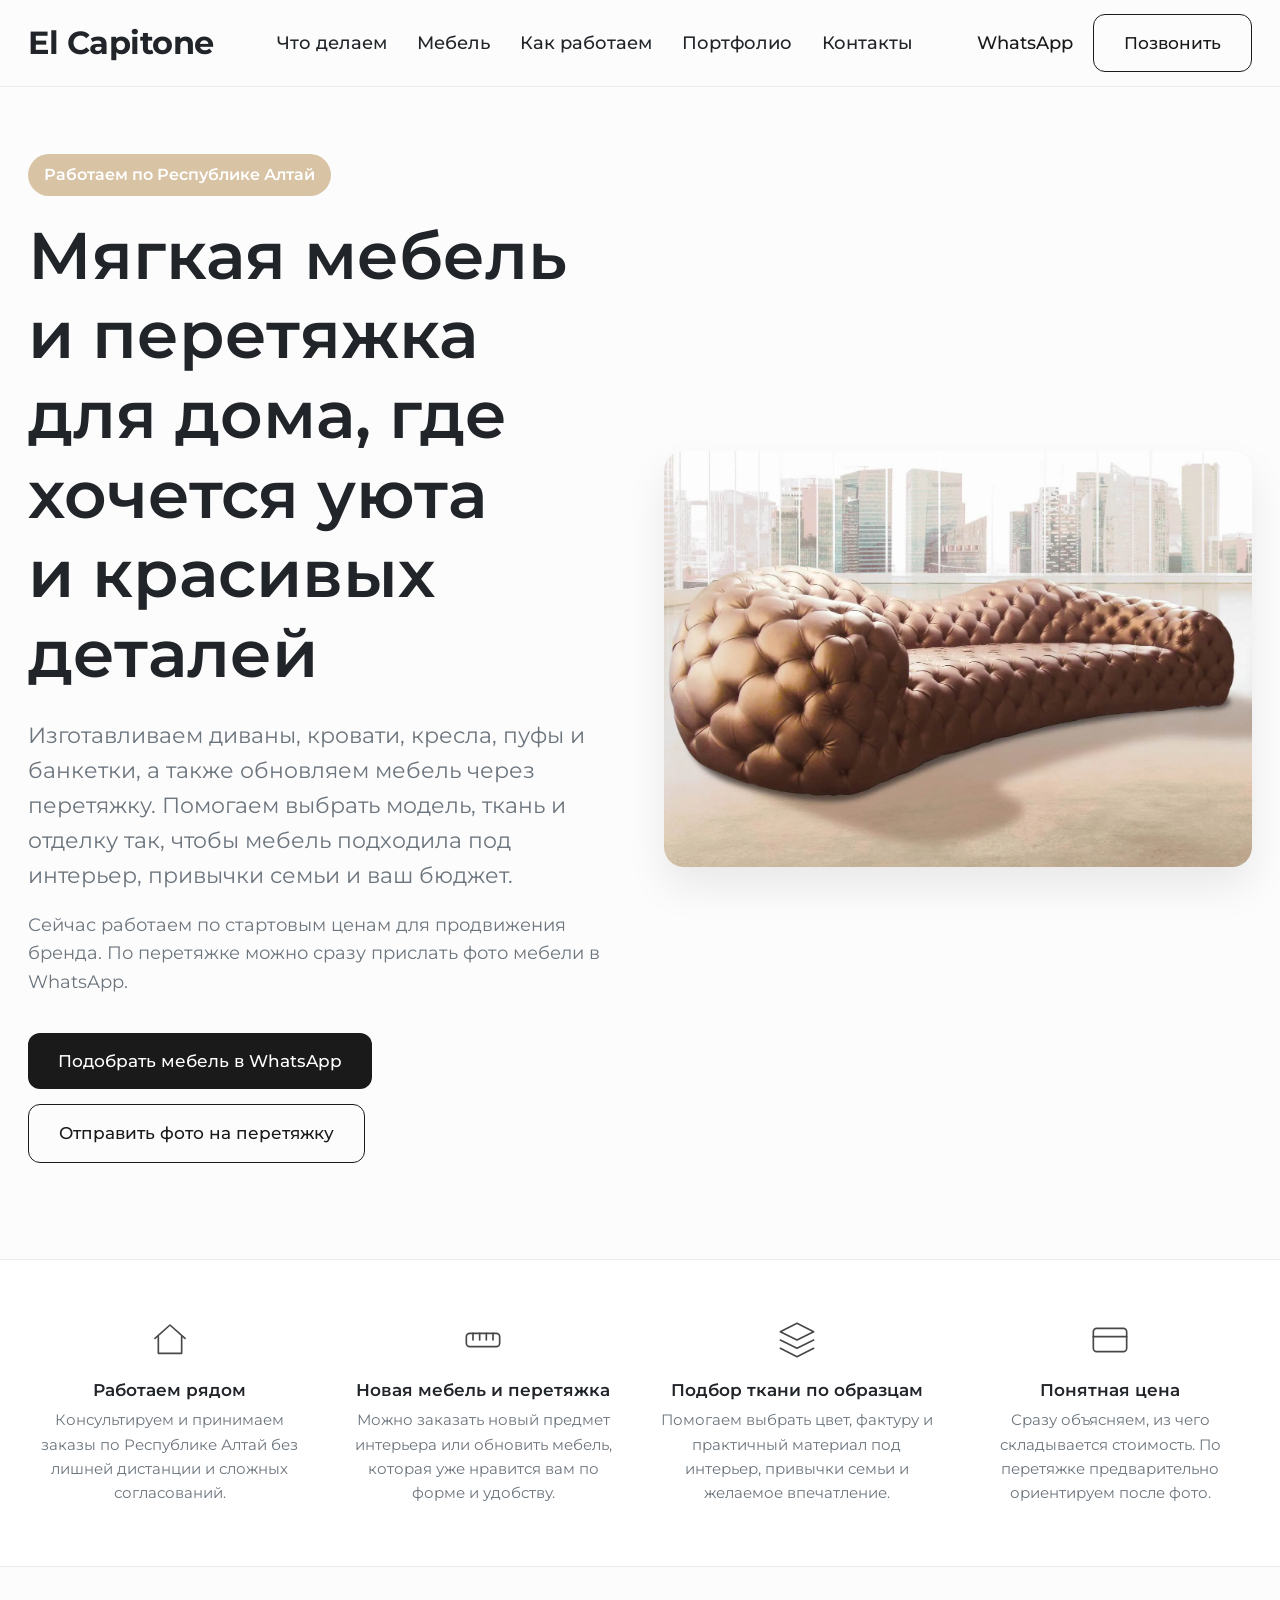
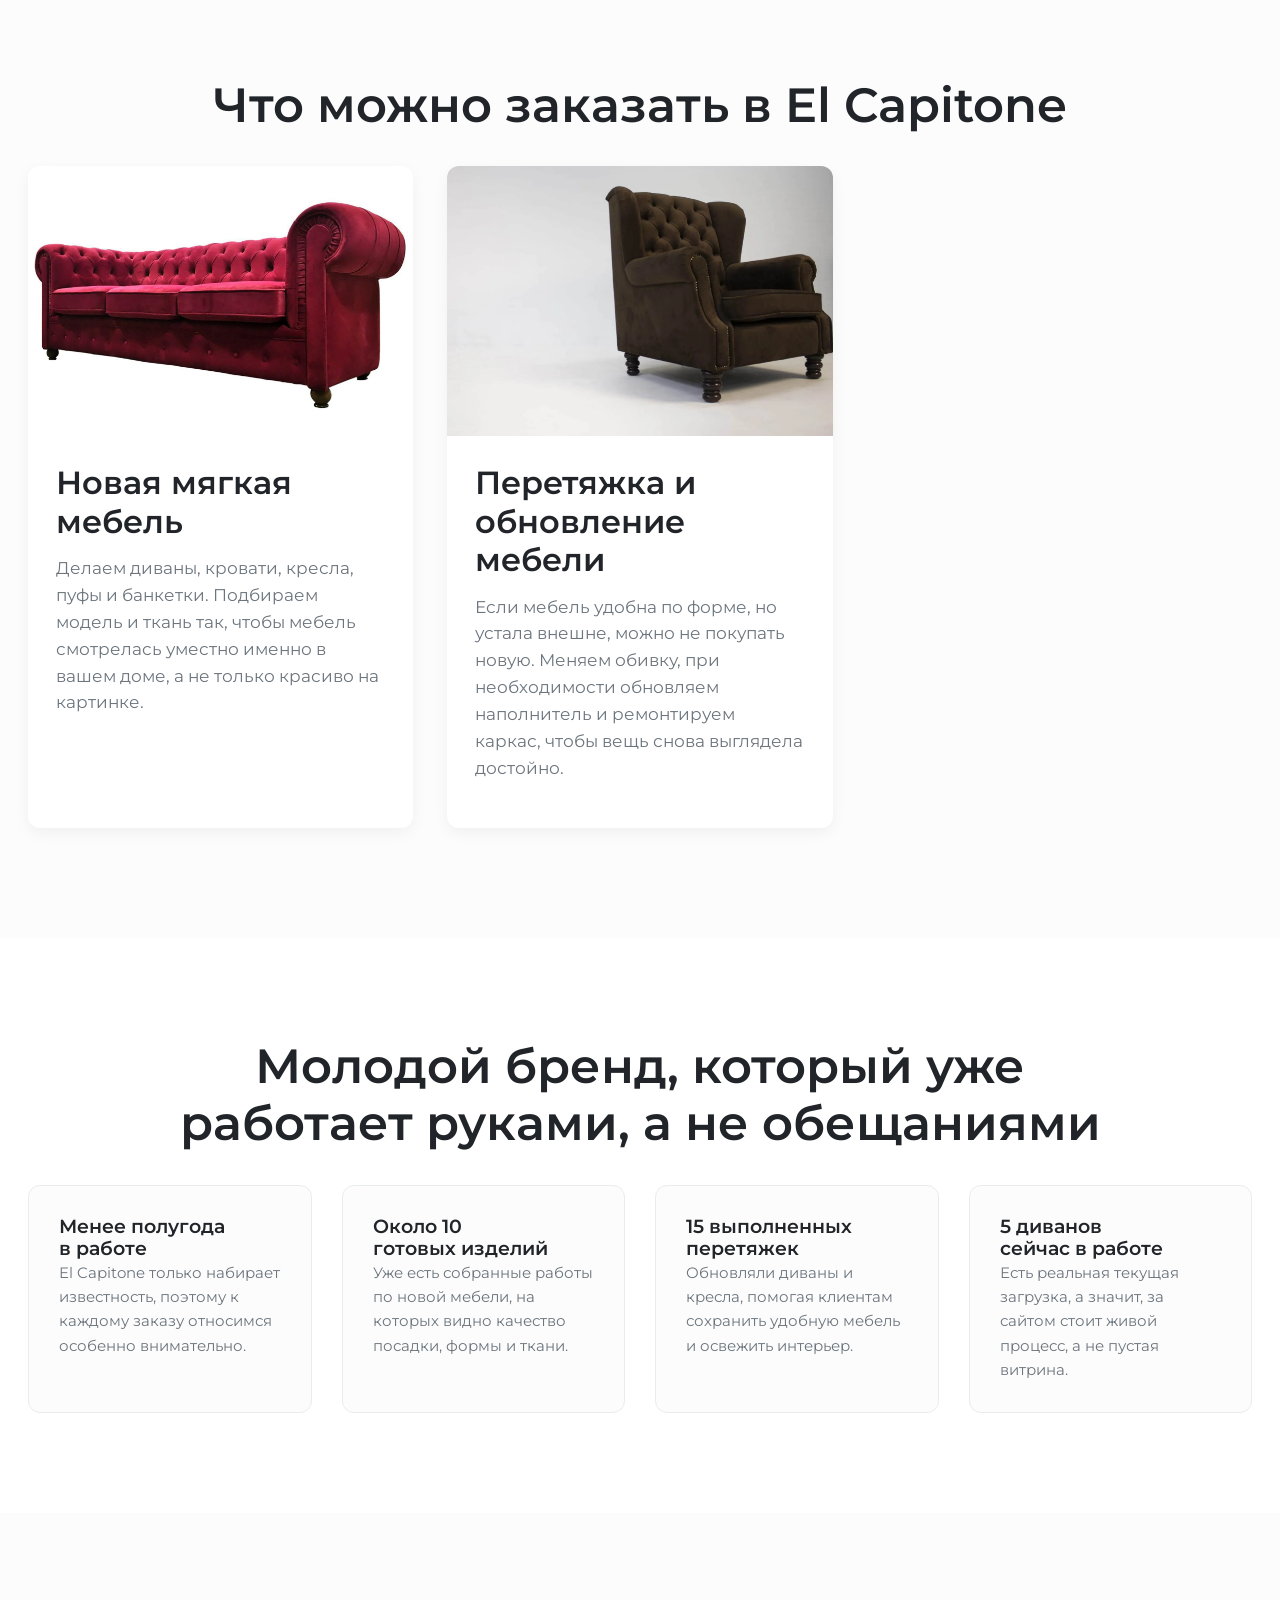
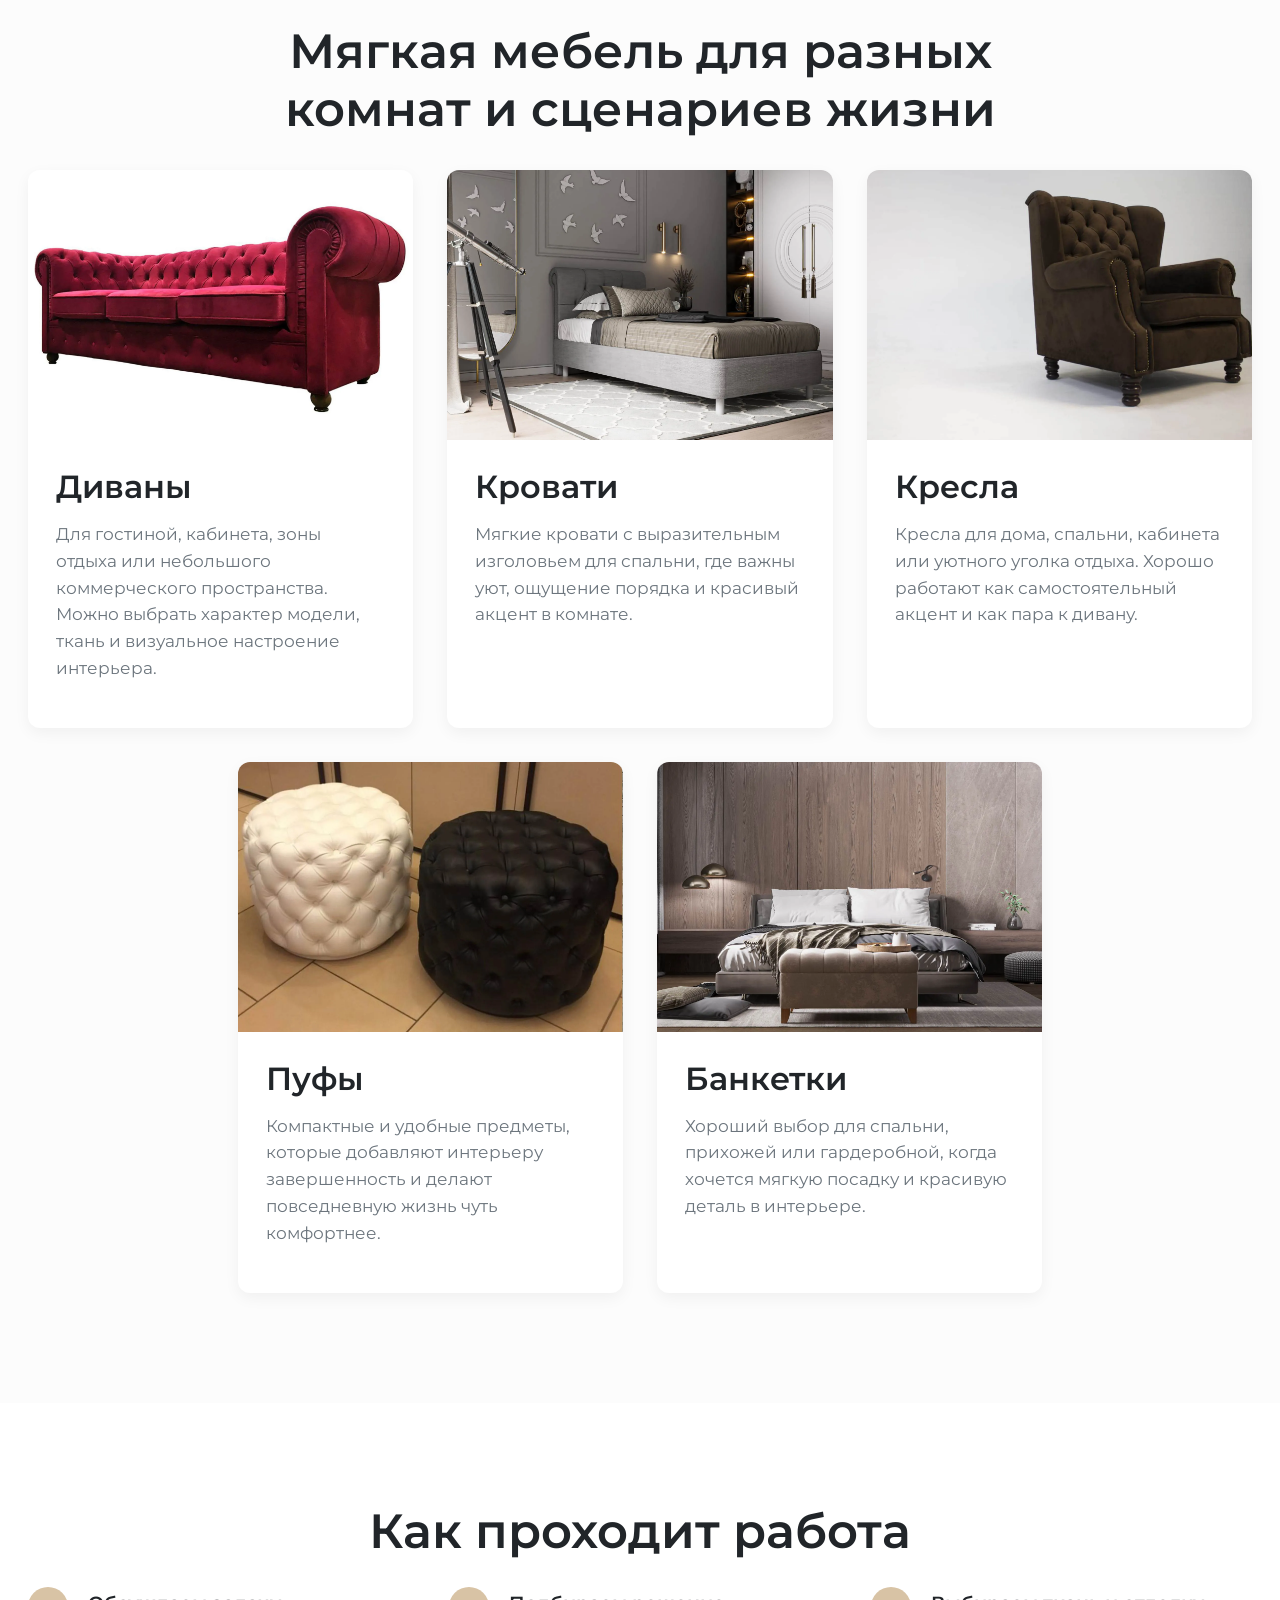
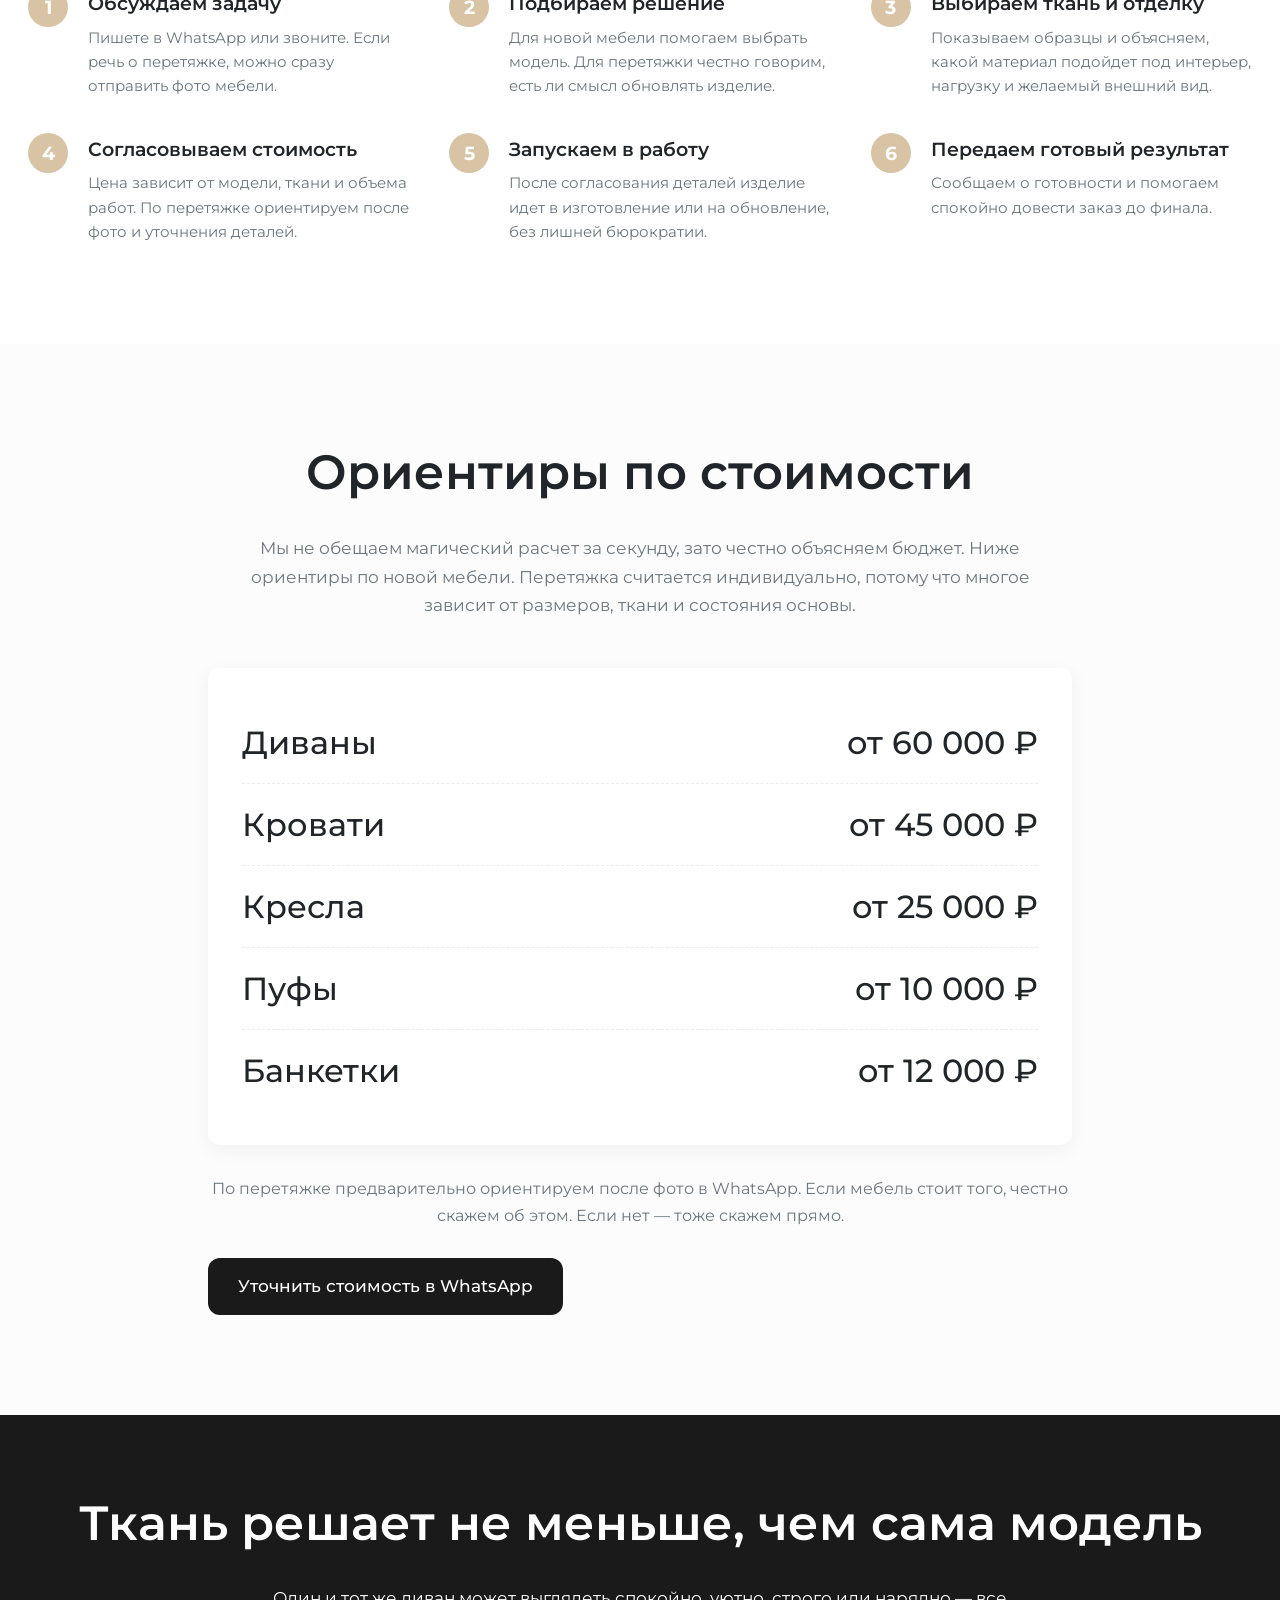
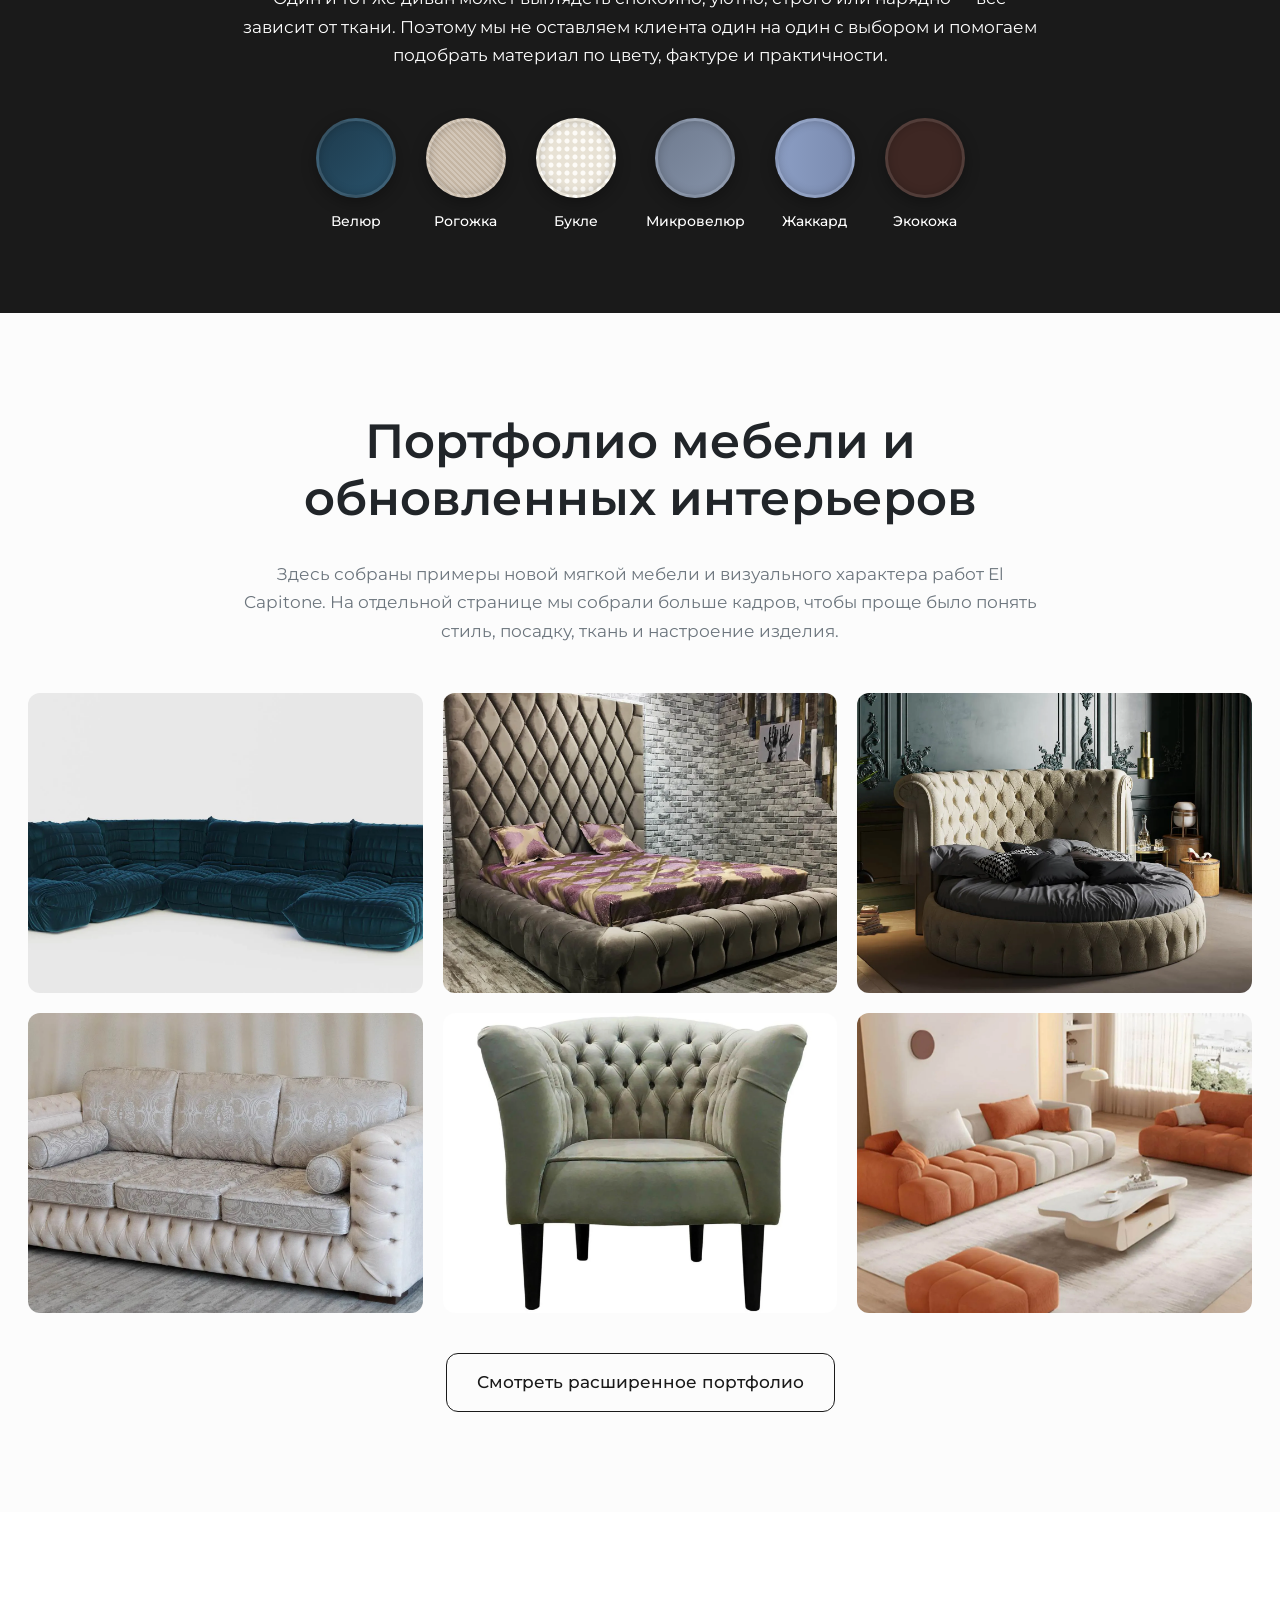
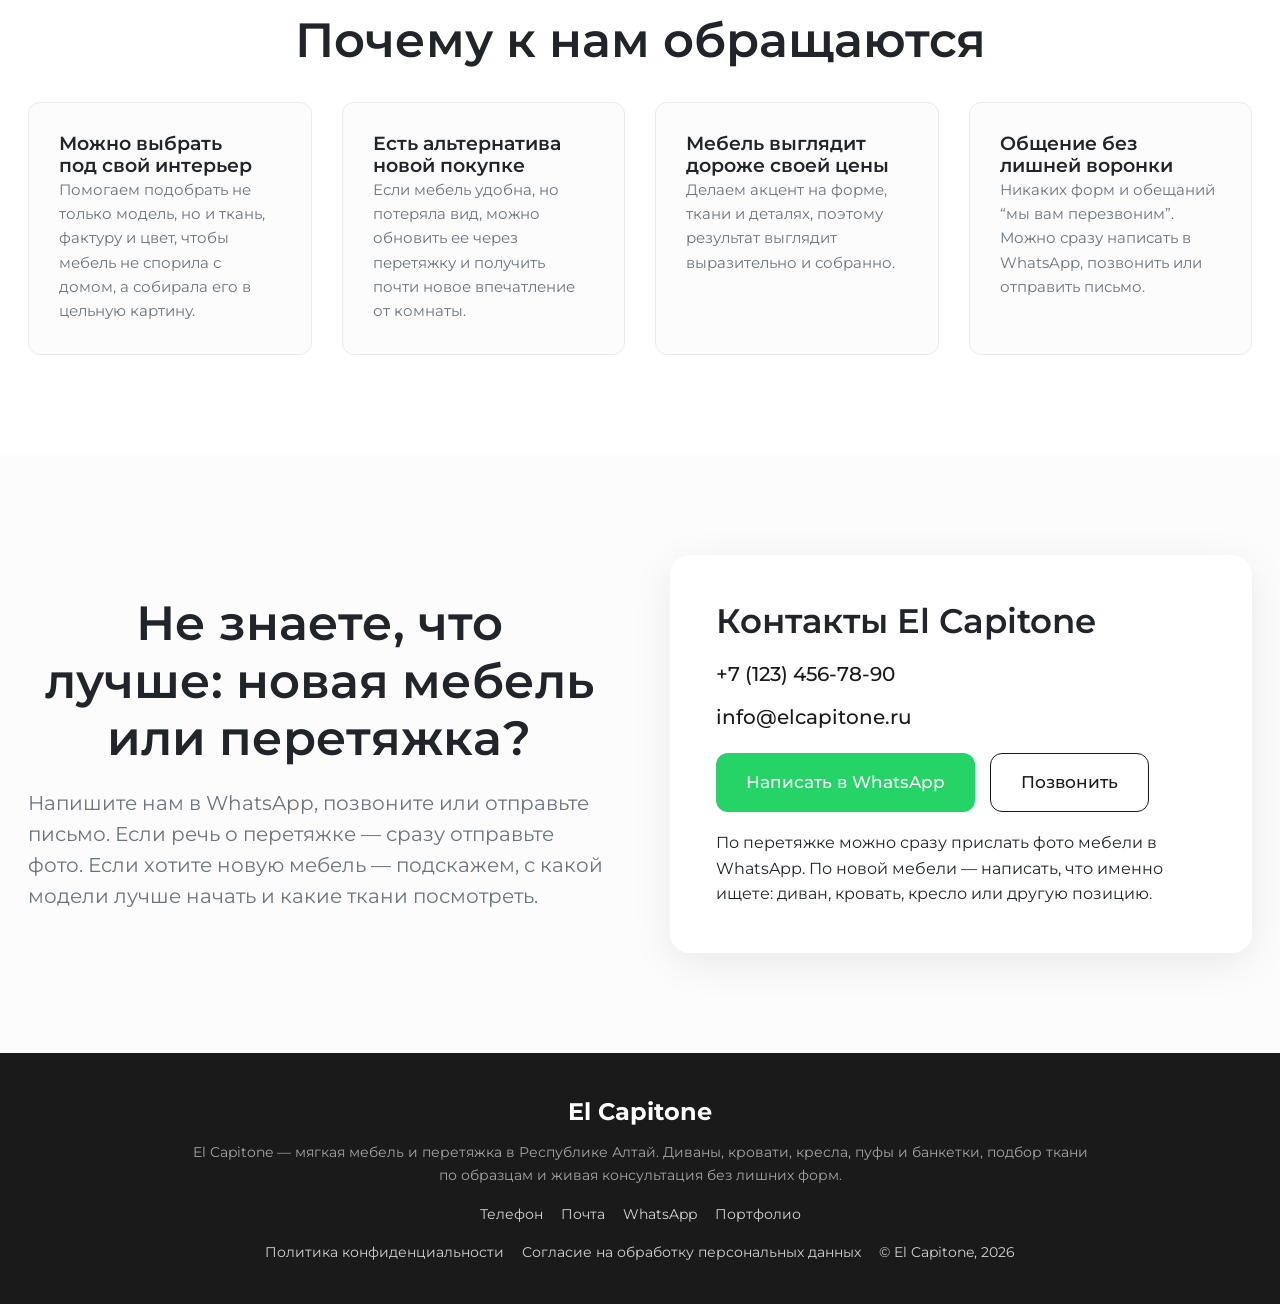
==== index_v3.html @ 92915773 "Add v3 landing and portfolio variants for El Capitone" ====
<!DOCTYPE html>
<html lang="ru">
<head>
    <meta charset="UTF-8">
    <meta name="viewport" content="width=device-width, initial-scale=1.0">
    <title>El Capitone — мягкая мебель и перетяжка в Республике Алтай</title>
    <meta name="description" content="El Capitone изготавливает мягкую мебель и выполняет перетяжку в Республике Алтай. Диваны, кровати, кресла, пуфы, банкетки, подбор ткани и честная консультация в WhatsApp.">
    <link rel="preconnect" href="https://fonts.googleapis.com">
    <link rel="preconnect" href="https://fonts.gstatic.com" crossorigin>
    <link href="https://fonts.googleapis.com/css2?family=Montserrat:wght@300;400;500;600;700&display=swap" rel="stylesheet">
    <link rel="stylesheet" href="css/style_v1.css">
</head>
<body>

    <header class="header">
        <div class="container header__inner">
            <div class="header__logo">El Capitone</div>
            <nav class="header__nav">
                <a href="#services">Что делаем</a>
                <a href="#catalog">Мебель</a>
                <a href="#process">Как работаем</a>
                <a href="portfolio_v3.html">Портфолио</a>
                <a href="#contacts">Контакты</a>
            </nav>
            <div class="header__actions">
                <a href="https://wa.me/1234567890?text=%D0%97%D0%B4%D1%80%D0%B0%D0%B2%D1%81%D1%82%D0%B2%D1%83%D0%B9%D1%82%D0%B5%21%20%D0%A5%D0%BE%D1%87%D1%83%20%D0%BF%D0%BE%D0%B4%D0%BE%D0%B1%D1%80%D0%B0%D1%82%D1%8C%20%D0%BC%D1%8F%D0%B3%D0%BA%D1%83%D1%8E%20%D0%BC%D0%B5%D0%B1%D0%B5%D0%BB%D1%8C." class="btn-text">WhatsApp</a>
                <a href="tel:+71234567890" class="btn btn-outline">Позвонить</a>
            </div>
            <button class="menu-toggle" aria-label="Открыть меню">
                <span></span><span></span><span></span>
            </button>
        </div>
    </header>

    <section class="hero">
        <div class="container hero__inner">
            <div class="hero__content">
                <div class="hero__badge">Работаем по Республике Алтай</div>
                <h1 class="hero__title">Мягкая мебель и перетяжка для дома, где хочется уюта и красивых деталей</h1>
                <p class="hero__subtitle">Изготавливаем диваны, кровати, кресла, пуфы и банкетки, а также обновляем мебель через перетяжку. Помогаем выбрать модель, ткань и отделку так, чтобы мебель подходила под интерьер, привычки семьи и ваш бюджет.</p>
                <p class="hero__note">Сейчас работаем по стартовым ценам для продвижения бренда. По перетяжке можно сразу прислать фото мебели в WhatsApp.</p>
                <div class="hero__buttons">
                    <a href="https://wa.me/1234567890?text=%D0%97%D0%B4%D1%80%D0%B0%D0%B2%D1%81%D1%82%D0%B2%D1%83%D0%B9%D1%82%D0%B5%21%20%D0%A5%D0%BE%D1%87%D1%83%20%D0%BF%D0%BE%D0%B4%D0%BE%D0%B1%D1%80%D0%B0%D1%82%D1%8C%20%D0%BC%D1%8F%D0%B3%D0%BA%D1%83%D1%8E%20%D0%BC%D0%B5%D0%B1%D0%B5%D0%BB%D1%8C.%20%D0%9D%D1%83%D0%B6%D0%BD%D0%B0%20%D0%BA%D0%BE%D0%BD%D1%81%D1%83%D0%BB%D1%8C%D1%82%D0%B0%D1%86%D0%B8%D1%8F%20%D0%BF%D0%BE%20%D0%BC%D0%BE%D0%B4%D0%B5%D0%BB%D0%B8%20%D0%B8%20%D1%82%D0%BA%D0%B0%D0%BD%D0%B8." class="btn btn-primary">Подобрать мебель в WhatsApp</a>
                    <a href="https://wa.me/1234567890?text=%D0%97%D0%B4%D1%80%D0%B0%D0%B2%D1%81%D1%82%D0%B2%D1%83%D0%B9%D1%82%D0%B5%21%20%D0%A5%D0%BE%D1%87%D1%83%20%D1%83%D0%B7%D0%BD%D0%B0%D1%82%D1%8C%20%D0%BF%D0%BE%20%D0%BF%D0%B5%D1%80%D0%B5%D1%82%D1%8F%D0%B6%D0%BA%D0%B5%20%D0%BC%D0%B5%D0%B1%D0%B5%D0%BB%D0%B8.%20%D0%9E%D1%82%D0%BF%D1%80%D0%B0%D0%B2%D0%BB%D1%8F%D1%8E%20%D1%84%D0%BE%D1%82%D0%BE." class="btn btn-outline">Отправить фото на перетяжку</a>
                </div>
            </div>
            <div class="hero__visual">
                <img src="images/hero-bg.webp" alt="Мягкая мебель El Capitone в светлом интерьере" fetchpriority="high">
            </div>
        </div>
    </section>

    <section class="trust">
        <div class="container trust__inner">
            <div class="trust__item">
                <div class="trust__icon">
                    <svg xmlns="http://www.w3.org/2000/svg" width="40" height="40" viewBox="0 0 24 24" fill="none" stroke="currentColor" stroke-width="1" stroke-linecap="round" stroke-linejoin="round"><path d="M3 11l9-8 9 8"/><path d="M5 10v10h14V10"/></svg>
                </div>
                <h3>Работаем рядом</h3>
                <p>Консультируем и принимаем заказы по Республике Алтай без лишней дистанции и сложных согласований.</p>
            </div>
            <div class="trust__item">
                <div class="trust__icon">
                    <svg xmlns="http://www.w3.org/2000/svg" width="40" height="40" viewBox="0 0 24 24" fill="none" stroke="currentColor" stroke-width="1" stroke-linecap="round" stroke-linejoin="round"><rect width="20" height="8" x="2" y="8" rx="2"/><path d="M6 8v4"/><path d="M10 8v4"/><path d="M14 8v4"/><path d="M18 8v4"/></svg>
                </div>
                <h3>Новая мебель и перетяжка</h3>
                <p>Можно заказать новый предмет интерьера или обновить мебель, которая уже нравится вам по форме и удобству.</p>
            </div>
            <div class="trust__item">
                <div class="trust__icon">
                    <svg xmlns="http://www.w3.org/2000/svg" width="40" height="40" viewBox="0 0 24 24" fill="none" stroke="currentColor" stroke-width="1" stroke-linecap="round" stroke-linejoin="round"><polygon points="12 2 2 7 12 12 22 7 12 2"/><polyline points="2 17 12 22 22 17"/><polyline points="2 12 12 17 22 12"/></svg>
                </div>
                <h3>Подбор ткани по образцам</h3>
                <p>Помогаем выбрать цвет, фактуру и практичный материал под интерьер, привычки семьи и желаемое впечатление.</p>
            </div>
            <div class="trust__item">
                <div class="trust__icon">
                    <svg xmlns="http://www.w3.org/2000/svg" width="40" height="40" viewBox="0 0 24 24" fill="none" stroke="currentColor" stroke-width="1" stroke-linecap="round" stroke-linejoin="round"><rect width="20" height="14" x="2" y="5" rx="2"/><line x1="2" x2="22" y1="10" y2="10"/></svg>
                </div>
                <h3>Понятная цена</h3>
                <p>Сразу объясняем, из чего складывается стоимость. По перетяжке предварительно ориентируем после фото.</p>
            </div>
        </div>
    </section>

    <section class="catalog" id="services">
        <div class="container">
            <h2 class="section-title">Что можно заказать в El Capitone</h2>
            <div class="catalog__grid">
                <div class="catalog-card">
                    <div class="catalog-card__img-wrap">
                        <img src="images/cat-sofa.webp" alt="Новая мягкая мебель El Capitone" loading="lazy">
                    </div>
                    <div class="catalog-card__content">
                        <h3>Новая мягкая мебель</h3>
                        <p>Делаем диваны, кровати, кресла, пуфы и банкетки. Подбираем модель и ткань так, чтобы мебель смотрелась уместно именно в вашем доме, а не только красиво на картинке.</p>
                    </div>
                </div>
                <div class="catalog-card">
                    <div class="catalog-card__img-wrap">
                        <img src="images/cat-armchair.webp" alt="Перетяжка и обновление мягкой мебели" loading="lazy">
                    </div>
                    <div class="catalog-card__content">
                        <h3>Перетяжка и обновление мебели</h3>
                        <p>Если мебель удобна по форме, но устала внешне, можно не покупать новую. Меняем обивку, при необходимости обновляем наполнитель и ремонтируем каркас, чтобы вещь снова выглядела достойно.</p>
                    </div>
                </div>
            </div>
        </div>
    </section>

    <section class="advantages">
        <div class="container">
            <h2 class="section-title">Молодой бренд, который уже работает руками, а не обещаниями</h2>
            <div class="advantages__grid">
                <div class="adv-card">
                    <h3>Менее полугода в работе</h3>
                    <p>El Capitone только набирает известность, поэтому к каждому заказу относимся особенно внимательно.</p>
                </div>
                <div class="adv-card">
                    <h3>Около 10 готовых изделий</h3>
                    <p>Уже есть собранные работы по новой мебели, на которых видно качество посадки, формы и ткани.</p>
                </div>
                <div class="adv-card">
                    <h3>15 выполненных перетяжек</h3>
                    <p>Обновляли диваны и кресла, помогая клиентам сохранить удобную мебель и освежить интерьер.</p>
                </div>
                <div class="adv-card">
                    <h3>5 диванов сейчас в работе</h3>
                    <p>Есть реальная текущая загрузка, а значит, за сайтом стоит живой процесс, а не пустая витрина.</p>
                </div>
            </div>
        </div>
    </section>

    <section class="catalog" id="catalog">
        <div class="container">
            <h2 class="section-title">Мягкая мебель для разных комнат и сценариев жизни</h2>
            <div class="catalog__grid">
                <div class="catalog-card">
                    <div class="catalog-card__img-wrap">
                        <img src="images/cat-sofa.webp" alt="Диваны El Capitone" loading="lazy">
                    </div>
                    <div class="catalog-card__content">
                        <h3>Диваны</h3>
                        <p>Для гостиной, кабинета, зоны отдыха или небольшого коммерческого пространства. Можно выбрать характер модели, ткань и визуальное настроение интерьера.</p>
                    </div>
                </div>
                <div class="catalog-card">
                    <div class="catalog-card__img-wrap">
                        <img src="images/cat-bed.webp" alt="Кровати El Capitone" loading="lazy">
                    </div>
                    <div class="catalog-card__content">
                        <h3>Кровати</h3>
                        <p>Мягкие кровати с выразительным изголовьем для спальни, где важны уют, ощущение порядка и красивый акцент в комнате.</p>
                    </div>
                </div>
                <div class="catalog-card">
                    <div class="catalog-card__img-wrap">
                        <img src="images/cat-armchair.webp" alt="Кресла El Capitone" loading="lazy">
                    </div>
                    <div class="catalog-card__content">
                        <h3>Кресла</h3>
                        <p>Кресла для дома, спальни, кабинета или уютного уголка отдыха. Хорошо работают как самостоятельный акцент и как пара к дивану.</p>
                    </div>
                </div>
                <div class="catalog-card">
                    <div class="catalog-card__img-wrap">
                        <img src="images/cat-pouf.webp" alt="Пуфы El Capitone" loading="lazy">
                    </div>
                    <div class="catalog-card__content">
                        <h3>Пуфы</h3>
                        <p>Компактные и удобные предметы, которые добавляют интерьеру завершенность и делают повседневную жизнь чуть комфортнее.</p>
                    </div>
                </div>
                <div class="catalog-card">
                    <div class="catalog-card__img-wrap">
                        <img src="images/catalog/page_22-img_1.webp" alt="Банкетки El Capitone" loading="lazy">
                    </div>
                    <div class="catalog-card__content">
                        <h3>Банкетки</h3>
                        <p>Хороший выбор для спальни, прихожей или гардеробной, когда хочется мягкую посадку и красивую деталь в интерьере.</p>
                    </div>
                </div>
            </div>
        </div>
    </section>

    <section class="process" id="process">
        <div class="container">
            <h2 class="section-title">Как проходит работа</h2>
            <div class="process__steps">
                <div class="step">
                    <div class="step__num">1</div>
                    <h3>Обсуждаем задачу</h3>
                    <p>Пишете в WhatsApp или звоните. Если речь о перетяжке, можно сразу отправить фото мебели.</p>
                </div>
                <div class="step">
                    <div class="step__num">2</div>
                    <h3>Подбираем решение</h3>
                    <p>Для новой мебели помогаем выбрать модель. Для перетяжки честно говорим, есть ли смысл обновлять изделие.</p>
                </div>
                <div class="step">
                    <div class="step__num">3</div>
                    <h3>Выбираем ткань и отделку</h3>
                    <p>Показываем образцы и объясняем, какой материал подойдет под интерьер, нагрузку и желаемый внешний вид.</p>
                </div>
                <div class="step">
                    <div class="step__num">4</div>
                    <h3>Согласовываем стоимость</h3>
                    <p>Цена зависит от модели, ткани и объема работ. По перетяжке ориентируем после фото и уточнения деталей.</p>
                </div>
                <div class="step">
                    <div class="step__num">5</div>
                    <h3>Запускаем в работу</h3>
                    <p>После согласования деталей изделие идет в изготовление или на обновление, без лишней бюрократии.</p>
                </div>
                <div class="step">
                    <div class="step__num">6</div>
                    <h3>Передаем готовый результат</h3>
                    <p>Сообщаем о готовности и помогаем спокойно довести заказ до финала.</p>
                </div>
            </div>
        </div>
    </section>

    <section class="pricing">
        <div class="container pricing__inner">
            <div class="pricing__content">
                <h2 class="section-title">Ориентиры по стоимости</h2>
                <p class="section-subtitle">Мы не обещаем магический расчет за секунду, зато честно объясняем бюджет. Ниже ориентиры по новой мебели. Перетяжка считается индивидуально, потому что многое зависит от размеров, ткани и состояния основы.</p>
                <ul class="pricing__list">
                    <li><span>Диваны</span> <span>от 60 000 ₽</span></li>
                    <li><span>Кровати</span> <span>от 45 000 ₽</span></li>
                    <li><span>Кресла</span> <span>от 25 000 ₽</span></li>
                    <li><span>Пуфы</span> <span>от 10 000 ₽</span></li>
                    <li><span>Банкетки</span> <span>от 12 000 ₽</span></li>
                </ul>
                <p class="pricing__note">По перетяжке предварительно ориентируем после фото в WhatsApp. Если мебель стоит того, честно скажем об этом. Если нет — тоже скажем прямо.</p>
                <a href="https://wa.me/1234567890?text=%D0%97%D0%B4%D1%80%D0%B0%D0%B2%D1%81%D1%82%D0%B2%D1%83%D0%B9%D1%82%D0%B5%21%20%D0%A5%D0%BE%D1%87%D1%83%20%D1%83%D1%82%D0%BE%D1%87%D0%BD%D0%B8%D1%82%D1%8C%20%D0%BE%D1%80%D0%B8%D0%B5%D0%BD%D1%82%D0%B8%D1%80%20%D0%BF%D0%BE%20%D1%81%D1%82%D0%BE%D0%B8%D0%BC%D0%BE%D1%81%D1%82%D0%B8." class="btn btn-primary">Уточнить стоимость в WhatsApp</a>
            </div>
        </div>
    </section>

    <section class="materials">
        <div class="container">
            <h2 class="section-title text-center">Ткань решает не меньше, чем сама модель</h2>
            <p class="section-subtitle text-center">Один и тот же диван может выглядеть спокойно, уютно, строго или нарядно — все зависит от ткани. Поэтому мы не оставляем клиента один на один с выбором и помогаем подобрать материал по цвету, фактуре и практичности.</p>

            <div class="materials__swatches">
                <div class="swatch-item"><div class="swatch-color" style="background: linear-gradient(135deg, #1e3b4d, #29526b);"></div><span>Велюр</span></div>
                <div class="swatch-item"><div class="swatch-color" style="background: repeating-linear-gradient(45deg, #d3c7b9, #d3c7b9 2px, #c4b5a3 2px, #c4b5a3 4px);"></div><span>Рогожка</span></div>
                <div class="swatch-item"><div class="swatch-color" style="background: radial-gradient(circle at 50% 50%, #fdfbf7 2px, #e8e2d5 3px); background-size: 8px 8px;"></div><span>Букле</span></div>
                <div class="swatch-item"><div class="swatch-color" style="background: linear-gradient(135deg, #6f7b8f, #8592a8);"></div><span>Микровелюр</span></div>
                <div class="swatch-item"><div class="swatch-color" style="background: linear-gradient(to right, #8b9dc3, #7a8baf);"></div><span>Жаккард</span></div>
                <div class="swatch-item"><div class="swatch-color" style="background: #3e2723;"></div><span>Экокожа</span></div>
            </div>
        </div>
    </section>

    <section class="portfolio" id="portfolio">
        <div class="container">
            <h2 class="section-title">Портфолио мебели и обновленных интерьеров</h2>
            <p class="section-subtitle">Здесь собраны примеры новой мягкой мебели и визуального характера работ El Capitone. На отдельной странице мы собрали больше кадров, чтобы проще было понять стиль, посадку, ткань и настроение изделия.</p>
            <div class="portfolio__grid">
                <div class="portfolio-item lightbox-trigger">
                    <img src="images/port-1.webp" alt="Модульный диван El Capitone" loading="lazy">
                    <div class="portfolio-item__overlay">
                        <span>Диван для гостиной</span>
                    </div>
                </div>
                <div class="portfolio-item lightbox-trigger">
                    <img src="images/port-2.webp" alt="Кровать El Capitone с мягким изголовьем" loading="lazy">
                    <div class="portfolio-item__overlay">
                        <span>Кровать для спальни</span>
                    </div>
                </div>
                <div class="portfolio-item lightbox-trigger">
                    <img src="images/port-3.webp" alt="Круглая кровать El Capitone" loading="lazy">
                    <div class="portfolio-item__overlay">
                        <span>Акцентная круглая кровать</span>
                    </div>
                </div>
                <div class="portfolio-item lightbox-trigger">
                    <img src="images/port-4.webp" alt="Прямой диван El Capitone" loading="lazy">
                    <div class="portfolio-item__overlay">
                        <span>Спокойный диван в светлой ткани</span>
                    </div>
                </div>
                <div class="portfolio-item lightbox-trigger">
                    <img src="images/port-5.webp" alt="Кресло El Capitone" loading="lazy">
                    <div class="portfolio-item__overlay">
                        <span>Кресло для зоны отдыха</span>
                    </div>
                </div>
                <div class="portfolio-item lightbox-trigger">
                    <img src="images/port-6.webp" alt="Пуф и диван El Capitone" loading="lazy">
                    <div class="portfolio-item__overlay">
                        <span>Пуф и диван в одном стиле</span>
                    </div>
                </div>
            </div>
            <div class="text-center" style="margin-top: 40px;">
                <a href="portfolio_v3.html" class="btn btn-outline">Смотреть расширенное портфолио</a>
            </div>
        </div>
    </section>

    <section class="advantages">
        <div class="container">
            <h2 class="section-title">Почему к нам обращаются</h2>
            <div class="advantages__grid">
                <div class="adv-card">
                    <h3>Можно выбрать под свой интерьер</h3>
                    <p>Помогаем подобрать не только модель, но и ткань, фактуру и цвет, чтобы мебель не спорила с домом, а собирала его в цельную картину.</p>
                </div>
                <div class="adv-card">
                    <h3>Есть альтернатива новой покупке</h3>
                    <p>Если мебель удобна, но потеряла вид, можно обновить ее через перетяжку и получить почти новое впечатление от комнаты.</p>
                </div>
                <div class="adv-card">
                    <h3>Мебель выглядит дороже своей цены</h3>
                    <p>Делаем акцент на форме, ткани и деталях, поэтому результат выглядит выразительно и собранно.</p>
                </div>
                <div class="adv-card">
                    <h3>Общение без лишней воронки</h3>
                    <p>Никаких форм и обещаний “мы вам перезвоним”. Можно сразу написать в WhatsApp, позвонить или отправить письмо.</p>
                </div>
            </div>
        </div>
    </section>

    <section class="cta-form" id="contacts">
        <div class="container cta-form__inner">
            <div class="cta-form__text">
                <h2 class="section-title">Не знаете, что лучше: новая мебель или перетяжка?</h2>
                <p>Напишите нам в WhatsApp, позвоните или отправьте письмо. Если речь о перетяжке — сразу отправьте фото. Если хотите новую мебель — подскажем, с какой модели лучше начать и какие ткани посмотреть.</p>
            </div>
            <div class="cta-form__card">
                <div class="contact-card">
                    <h2 class="contact-card__title">Контакты El Capitone</h2>
                    <div class="contact-card__links">
                        <a href="tel:+71234567890">+7 (123) 456-78-90</a>
                        <a href="mailto:info@elcapitone.ru">info@elcapitone.ru</a>
                    </div>
                    <div class="contact-card__messengers">
                        <a href="https://wa.me/1234567890?text=%D0%97%D0%B4%D1%80%D0%B0%D0%B2%D1%81%D1%82%D0%B2%D1%83%D0%B9%D1%82%D0%B5%21" class="btn btn-wa">Написать в WhatsApp</a>
                        <a href="tel:+71234567890" class="btn btn-outline">Позвонить</a>
                    </div>
                    <p style="margin-top: 18px;">По перетяжке можно сразу прислать фото мебели в WhatsApp. По новой мебели — написать, что именно ищете: диван, кровать, кресло или другую позицию.</p>
                </div>
            </div>
        </div>
    </section>

    <footer class="footer">
        <div class="container footer__inner">
            <div class="footer__brand">El Capitone</div>
            <div class="footer__copy">El Capitone — мягкая мебель и перетяжка в Республике Алтай. Диваны, кровати, кресла, пуфы и банкетки, подбор ткани по образцам и живая консультация без лишних форм.</div>
            <div class="footer__contacts">
                <a href="tel:+71234567890">Телефон</a>
                <a href="mailto:info@elcapitone.ru">Почта</a>
                <a href="https://wa.me/1234567890">WhatsApp</a>
                <a href="portfolio_v3.html">Портфолио</a>
            </div>
            <div class="footer__legal">
                <span>Политика конфиденциальности</span>
                <span>Согласие на обработку персональных данных</span>
                <span>© El Capitone, 2026</span>
            </div>
        </div>
    </footer>

    <dialog class="lightbox-dialog" id="lightbox">
        <button class="lightbox__close" aria-label="Закрыть">&times;</button>
        <img src="" alt="Увеличенное фото" class="lightbox__img">
    </dialog>

    <script src="js/script.js"></script>
</body>
</html>
---- css/style_v1.css ----
/* Reset & Base */
* {
    margin: 0;
    padding: 0;
    box-sizing: border-box;
}

:root {
    --bg-color: #fcfcfc;
    --text-color: #212529;
    --text-muted: #6c757d;
    --primary-color: #1a1a1a;
    --accent-color: #d8c3a5; /* Бежево-золотистый для акцентов */
    --surface-color: #ffffff;
    --border-color: #e9ecef;
    --radius: 12px;
    --transition: all 0.3s ease;
}

body {
    font-family: 'Montserrat', sans-serif;
    background-color: var(--bg-color);
    color: var(--text-color);
    line-height: 1.6;
    overflow-x: hidden;
    scroll-behavior: smooth;
}

.container {
    max-width: 1280px;
    margin: 0 auto;
    padding: 0 28px;
}

h1, h2, h3, h4 {
    font-weight: 600;
    line-height: 1.2;
    text-wrap: balance;
}

.section-title {
    font-size: 3rem;
    margin-bottom: 2rem;
    text-align: center;
}

.section-subtitle {
    text-align: center;
    max-width: 800px;
    margin: 0 auto 3rem;
    color: var(--text-muted);
    font-size: 1.08rem;
    line-height: 1.65;
}

.text-center { text-align: center; }

img {
    max-width: 100%;
    height: auto;
    display: block;
}

/* Buttons */
.btn {
    display: inline-flex;
    align-items: center;
    justify-content: center;
    padding: 15px 30px;
    font-size: 1.05rem;
    font-weight: 500;
    border-radius: var(--radius);
    cursor: pointer;
    text-decoration: none;
    transition: var(--transition);
    border: none;
    font-family: inherit;
}

.btn-primary {
    background-color: var(--primary-color);
    color: #fff;
}
.btn-primary:hover {
    background-color: #333;
}

.btn-outline {
    background-color: transparent;
    color: var(--primary-color);
    border: 1px solid var(--primary-color);
}
.btn-outline:hover {
    background-color: var(--primary-color);
    color: #fff;
}

.btn-text {
    background: none;
    border: none;
    color: var(--primary-color);
    font-weight: 500;
    cursor: pointer;
    font-size: 1.12rem;
    text-decoration: underline;
    text-decoration-color: transparent;
    transition: var(--transition);
}
.btn-text:hover {
    text-decoration-color: var(--primary-color);
}

.btn-block {
    width: 100%;
}

.btn-wa { background-color: #25D366; color: #fff; }
.btn-tg { background-color: #0088cc; color: #fff; }
.btn-wa:hover, .btn-tg:hover { filter: brightness(1.1); }

/* Header */
.header {
    position: fixed;
    top: 0; left: 0; right: 0;
    background-color: rgba(252, 252, 252, 0.95);
    backdrop-filter: blur(10px);
    z-index: 1000;
    border-bottom: 1px solid var(--border-color);
}

.header__inner {
    display: flex;
    align-items: center;
    justify-content: space-between;
    height: 86px;
}

.header__logo {
    font-size: 2rem;
    font-weight: 700;
    letter-spacing: -0.5px;
}

.header__nav {
    display: flex;
    gap: 30px;
}

.header__nav a {
    text-decoration: none;
    color: var(--text-color);
    font-weight: 500;
    transition: var(--transition);
    font-size: 1.12rem;
}

.header__nav a:hover {
    color: var(--accent-color);
}

.header__actions {
    display: flex;
    align-items: center;
    gap: 20px;
}
.menu-toggle {
    display: none;
    flex-direction: column;
    gap: 5px;
    background: none;
    border: none;
    cursor: pointer;
}
.menu-toggle span {
    display: block;
    width: 25px;
    height: 2px;
    background-color: var(--primary-color);
    transition: var(--transition);
}

/* Burger X Animation */
.menu-toggle.active span:nth-child(1) { transform: translateY(7px) rotate(45deg); }
.menu-toggle.active span:nth-child(2) { opacity: 0; }
.menu-toggle.active span:nth-child(3) { transform: translateY(-7px) rotate(-45deg); }
/* Hero */
.hero {
    padding: 154px 0 96px;
    min-height: 90vh;
    display: flex;
    align-items: center;
}

.hero__inner {
    display: grid;
    grid-template-columns: 1fr 1fr;
    gap: 48px;
    align-items: center;
}

.hero__badge {
    display: inline-block;
    padding: 8px 16px;
    background-color: var(--accent-color);
    color: #fff;
    border-radius: 30px;
    font-size: 1rem;
    font-weight: 600;
    margin-bottom: 20px;
}

.hero__title {
    font-size: 4.15rem;
    margin-bottom: 24px;
}

.hero__subtitle {
    font-size: 1.35rem;
    color: var(--text-muted);
    margin-bottom: 18px;
    line-height: 1.62;
}

.hero__note {
    font-size: 1.12rem;
    color: var(--text-muted);
    margin-bottom: 36px;
}

.hero__buttons {
    display: flex;
    gap: 15px;
    flex-wrap: wrap;
}

.hero__visual img {
    border-radius: 20px;
    box-shadow: 0 20px 40px rgba(0,0,0,0.08);
}

/* Trust */
.trust {
    padding: 60px 0;
    background-color: var(--surface-color);
    border-top: 1px solid var(--border-color);
    border-bottom: 1px solid var(--border-color);
}

.trust__inner {
    display: grid;
    grid-template-columns: repeat(4, 1fr);
    gap: 30px;
    text-align: center;
}

.trust__icon {
    display: flex;
    justify-content: center;
    align-items: center;
    margin-bottom: 20px;
    color: var(--primary-color);
}

.trust__icon svg {
    opacity: 0.8;
}

.trust p {
    color: var(--text-muted);
    font-size: 0.95rem;
}

.trust__item h3 {
    font-size: 1.05rem;
    margin-bottom: 8px;
    font-weight: 600;
}

.trust__item p {
    font-size: 0.95rem;
    font-weight: 400;
}

/* Catalog */
.catalog {
    padding: 110px 0;
}

.catalog__grid {
    display: grid;
    grid-template-columns: repeat(3, minmax(0, 1fr));
    gap: 34px;
}

.catalog-card {
    background: var(--surface-color);
    border-radius: var(--radius);
    overflow: hidden;
    box-shadow: 0 5px 15px rgba(0,0,0,0.05);
    transition: var(--transition);
}

.catalog-card:hover {
    transform: translateY(-5px);
    box-shadow: 0 15px 30px rgba(0,0,0,0.1);
}

.catalog-card__img-wrap {
    height: 270px;
    overflow: hidden;
}

.catalog-card__img-wrap img {
    width: 100%;
    height: 100%;
    object-fit: cover;
    transition: transform 0.5s ease;
}

.catalog-card:hover .catalog-card__img-wrap img {
    transform: scale(1.05);
}

.catalog-card__content {
    padding: 28px;
}

.catalog-card__content h3 {
    font-size: 2rem;
    margin-bottom: 14px;
}

.catalog-card__content p {
    color: var(--text-muted);
    font-size: 1.05rem;
    margin-bottom: 18px;
    line-height: 1.6;
}

/* Process */
.process {
    padding: 100px 0;
    background-color: var(--surface-color);
}

.process__steps {
    display: grid;
    grid-template-columns: repeat(auto-fit, minmax(300px, 1fr));
    gap: 40px;
    position: relative;
}

.step {
    position: relative;
    padding-left: 60px;
}

.step__num {
    position: absolute;
    left: 0; top: -5px;
    width: 40px; height: 40px;
    background-color: var(--accent-color);
    color: #fff;
    border-radius: 50%;
    display: flex;
    align-items: center;
    justify-content: center;
    font-weight: 700;
    font-size: 1.2rem;
}

.step h3 {
    margin-bottom: 10px;
    font-size: 1.2rem;
}

.step p {
    color: var(--text-muted);
    font-size: 0.95rem;
}

/* Pricing */
.pricing {
    padding: 100px 0;
}

.pricing__inner {
    max-width: 920px;
    margin: 0 auto;
}

.pricing__list {
    list-style: none;
    margin-bottom: 30px;
    background: var(--surface-color);
    border-radius: var(--radius);
    padding: 34px;
    box-shadow: 0 5px 20px rgba(0,0,0,0.05);
}

.pricing__list li {
    display: flex;
    justify-content: space-between;
    padding: 15px 0;
    border-bottom: 1px dashed var(--border-color);
    font-size: 2rem;
    font-weight: 500;
}
.pricing__list li:last-child { border-bottom: none; }

.pricing__note {
    font-size: 1.02rem;
    color: var(--text-muted);
    margin-bottom: 30px;
    text-align: center;
}

/* Materials */
.materials {
    padding: 80px 0;
    background-color: var(--primary-color);
    color: #fff;
}

.materials .section-title, .materials .section-subtitle {
    color: #fff;
}

.materials__tags {
    display: flex;
    flex-wrap: wrap;
    gap: 15px;
    justify-content: center;
}

.tag {
    background-color: rgba(255,255,255,0.1);
    padding: 10px 20px;
    border-radius: 30px;
    font-weight: 500;
    border: 1px solid rgba(255,255,255,0.2);
}

/* Portfolio */
.portfolio {
    padding: 100px 0;
}

.portfolio__grid {
    display: grid;
    grid-template-columns: repeat(auto-fill, minmax(300px, 1fr));
    gap: 20px;
}

.portfolio-item {
    position: relative;
    border-radius: var(--radius);
    overflow: hidden;
    height: 300px;
}

.portfolio-item img {
    width: 100%;
    height: 100%;
    object-fit: cover;
    transition: transform 0.5s;
}

.portfolio-item__overlay {
    position: absolute;
    inset: 0;
    background: rgba(0,0,0,0.4);
    display: flex;
    align-items: center;
    justify-content: center;
    opacity: 0;
    transition: var(--transition);
}

.portfolio-item__overlay span {
    color: #fff;
    font-size: 1.25rem;
    font-weight: 600;
    transform: translateY(20px);
    transition: transform 0.3s;
}

.portfolio-item:hover img { transform: scale(1.1); }
.portfolio-item:hover .portfolio-item__overlay { opacity: 1; }
.portfolio-item:hover .portfolio-item__overlay span { transform: translateY(0); }

/* Advantages */
.advantages {
    padding: 100px 0;
    background-color: var(--surface-color);
}

.advantages__grid {
    display: grid;
    grid-template-columns: repeat(auto-fit, minmax(250px, 1fr));
    gap: 30px;
}

.adv-card {
    padding: 30px;
    background: var(--bg-color);
    border-radius: var(--radius);
    border: 1px solid var(--border-color);
}

.adv-card h4 {
    margin-bottom: 15px;
    font-size: 1.1rem;
}

.adv-card p {
    color: var(--text-muted);
    font-size: 0.95rem;
}

/* CTA & Form */
.cta-form {
    padding: 100px 0;
}

.cta-form__inner {
    display: grid;
    grid-template-columns: 1fr 1fr;
    gap: 60px;
    align-items: center;
}

.cta-form__text h2 { font-size: 3rem; margin-bottom: 20px; }
.cta-form__text p { font-size: 1.22rem; color: var(--text-muted); margin-bottom: 0; line-height: 1.6; }

.cta-form__card {
    background: var(--surface-color);
    padding: 46px;
    border-radius: 20px;
    box-shadow: 0 10px 40px rgba(0,0,0,0.08);
    display: flex;
    flex-direction: column;
}

.contact-card {
    padding-top: 0;
    border-top: none;
}

.contact-card__title {
    font-size: 2.1rem;
    margin-bottom: 18px;
}

.contact-card__links {
    display: flex;
    flex-direction: column;
    gap: 12px;
    margin-bottom: 20px;
}

.contact-card__links a {
    color: var(--primary-color);
    text-decoration: none;
    font-weight: 500;
    font-size: 1.22rem;
}

.contact-card__messengers {
    display: flex;
    gap: 15px;
    flex-wrap: wrap;
}

/* Footer */
.footer {
    padding: 40px 0;
    background-color: var(--primary-color);
    color: #fff;
    text-align: center;
}

.footer__brand {
    font-size: 1.5rem;
    font-weight: 700;
    margin-bottom: 10px;
}

.footer__copy {
    color: rgba(255,255,255,0.6);
    font-size: 0.9rem;
    max-width: 900px;
    margin: 0 auto 16px;
}

.footer__contacts,
.footer__legal {
    display: flex;
    justify-content: center;
    gap: 18px;
    flex-wrap: wrap;
    margin-top: 14px;
}

.footer__contacts a,
.footer__legal a,
.footer__legal span {
    color: rgba(255,255,255,0.8);
    font-size: 0.9rem;
    text-decoration: none;
}

.footer__contacts a:hover,
.footer__legal a:hover {
    color: #fff;
}

/* Modal */
.modal {
    position: fixed;
    inset: 0;
    z-index: 2000;
    display: none;
    align-items: center;
    justify-content: center;
}

.modal.active {
    display: flex;
}

.modal__overlay {
    position: absolute;
    inset: 0;
    background: rgba(0,0,0,0.6);
    backdrop-filter: blur(5px);
}

.modal__content {
    position: relative;
    background: var(--surface-color);
    padding: 40px;
    border-radius: 20px;
    width: 100%;
    max-width: 450px;
    z-index: 1;
    transform: translateY(20px);
    opacity: 0;
    animation: modalIn 0.3s forwards;
}

.modal.active .modal__content {
    opacity: 1;
    transform: translateY(0);
}

@keyframes modalIn {
    to { opacity: 1; transform: translateY(0); }
}

.modal__close {
    position: absolute;
    top: 20px; right: 20px;
    background: none; border: none;
    font-size: 2rem;
    cursor: pointer;
    line-height: 1;
    color: var(--text-muted);
}

/* Responsive */
@media (max-width: 992px) {
    .hero__inner, .cta-form__inner {
        grid-template-columns: 1fr;
    }
    .hero {
        text-align: center;
        padding-top: 120px;
    }
    .hero__buttons {
        justify-content: center;
    }
    .trust__inner {
        grid-template-columns: 1fr 1fr;
    }
    .catalog__grid {
        grid-template-columns: repeat(2, minmax(0, 1fr));
    }
}

@media (max-width: 768px) {
    .header__nav, .header__actions { display: none; }
    .menu-toggle { display: flex; }
    .hero__title { font-size: 2.5rem; }
}

@media (max-width: 480px) {
    .trust__inner { grid-template-columns: 1fr; }
    .hero__buttons { flex-direction: column; }
    .contact-card__messengers { flex-direction: column; }
}

/* Materials Swatches */
.materials__swatches {
    display: flex;
    flex-wrap: wrap;
    justify-content: center;
    gap: 30px;
    margin-top: 40px;
}
.swatch-item {
    display: flex;
    flex-direction: column;
    align-items: center;
    gap: 12px;
}
.swatch-color {
    width: 80px;
    height: 80px;
    border-radius: 50%;
    box-shadow: inset 0 0 10px rgba(0,0,0,0.2), 0 5px 15px rgba(0,0,0,0.3);
    border: 3px solid rgba(255,255,255,0.1);
    transition: transform 0.3s ease;
}
.swatch-item:hover .swatch-color {
    transform: scale(1.1);
}
.swatch-item span {
    font-size: 0.9rem;
    font-weight: 500;
}

/* Lightbox Dialog */
.lightbox-dialog {
    margin: auto;
    padding: 0;
    border: none;
    background: transparent;
    max-width: 90vw;
    max-height: 90vh;
}
.lightbox-dialog::backdrop {
    background: rgba(0,0,0,0.85);
    backdrop-filter: blur(5px);
}
.lightbox__img {
    max-width: 100%;
    max-height: 90vh;
    border-radius: 8px;
    box-shadow: 0 10px 40px rgba(0,0,0,0.5);
    display: block;
}
.lightbox__close {
    position: fixed;
    top: 20px;
    right: 30px;
    background: none;
    border: none;
    color: #fff;
    font-size: 3rem;
    cursor: pointer;
    z-index: 10;
    transition: color 0.3s;
}
.lightbox__close:hover {
    color: var(--accent-color);
}
.portfolio-item.lightbox-trigger {
    cursor: pointer;
}

/* Mobile Menu Active */
.header__nav.active {
    display: flex;
    flex-direction: column;
    position: absolute;
    top: 80px;
    left: 0;
    right: 0;
    background: rgba(252, 252, 252, 0.98);
    padding: 20px;
    border-bottom: 1px solid var(--border-color);
    box-shadow: 0 10px 20px rgba(0,0,0,0.05);
}

@media (max-width: 760px) {
    .catalog__grid {
        grid-template-columns: 1fr;
    }
}

@media (min-width: 1100px) {
    .catalog__grid {
        grid-template-columns: repeat(6, minmax(0, 1fr));
    }
    .catalog__grid .catalog-card {
        grid-column: span 2;
    }
    .catalog__grid .catalog-card:nth-child(4) {
        grid-column: 2 / span 2;
    }
    .catalog__grid .catalog-card:nth-child(5) {
        grid-column: 4 / span 2;
    }
}
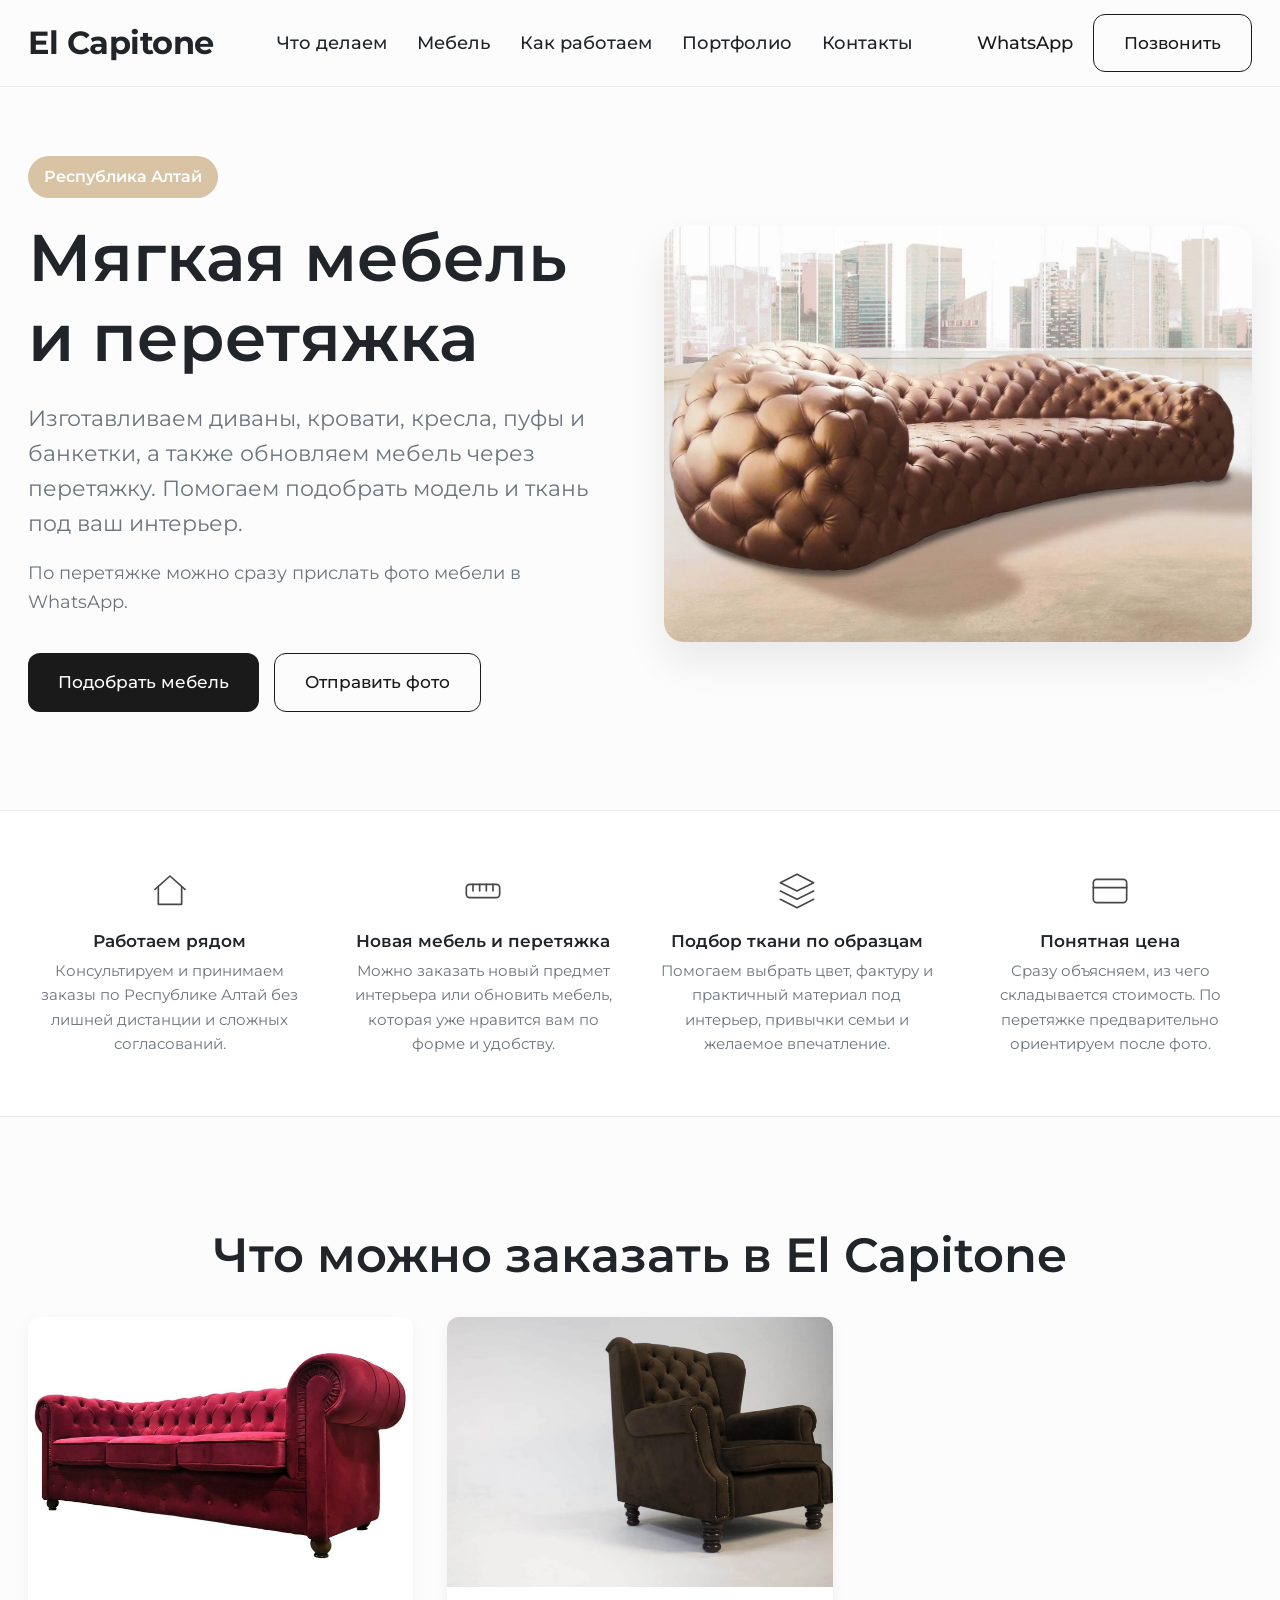
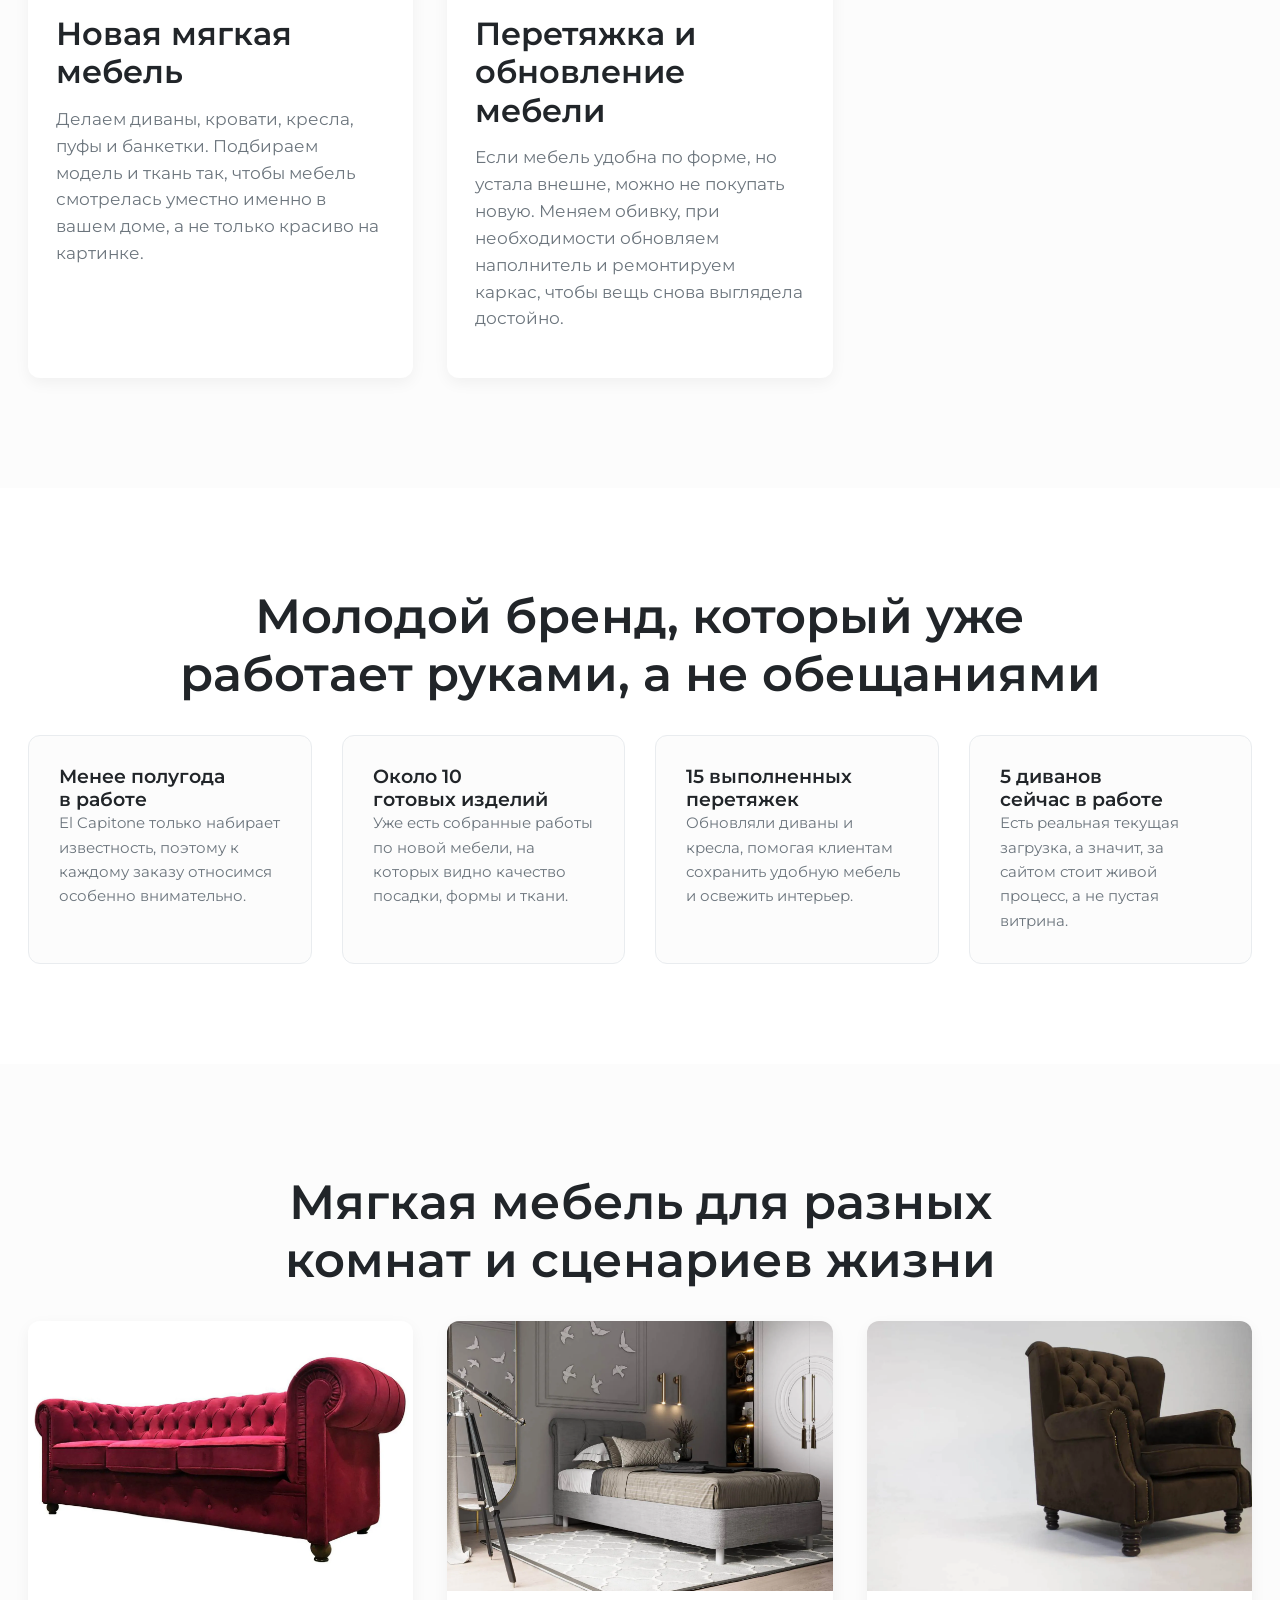
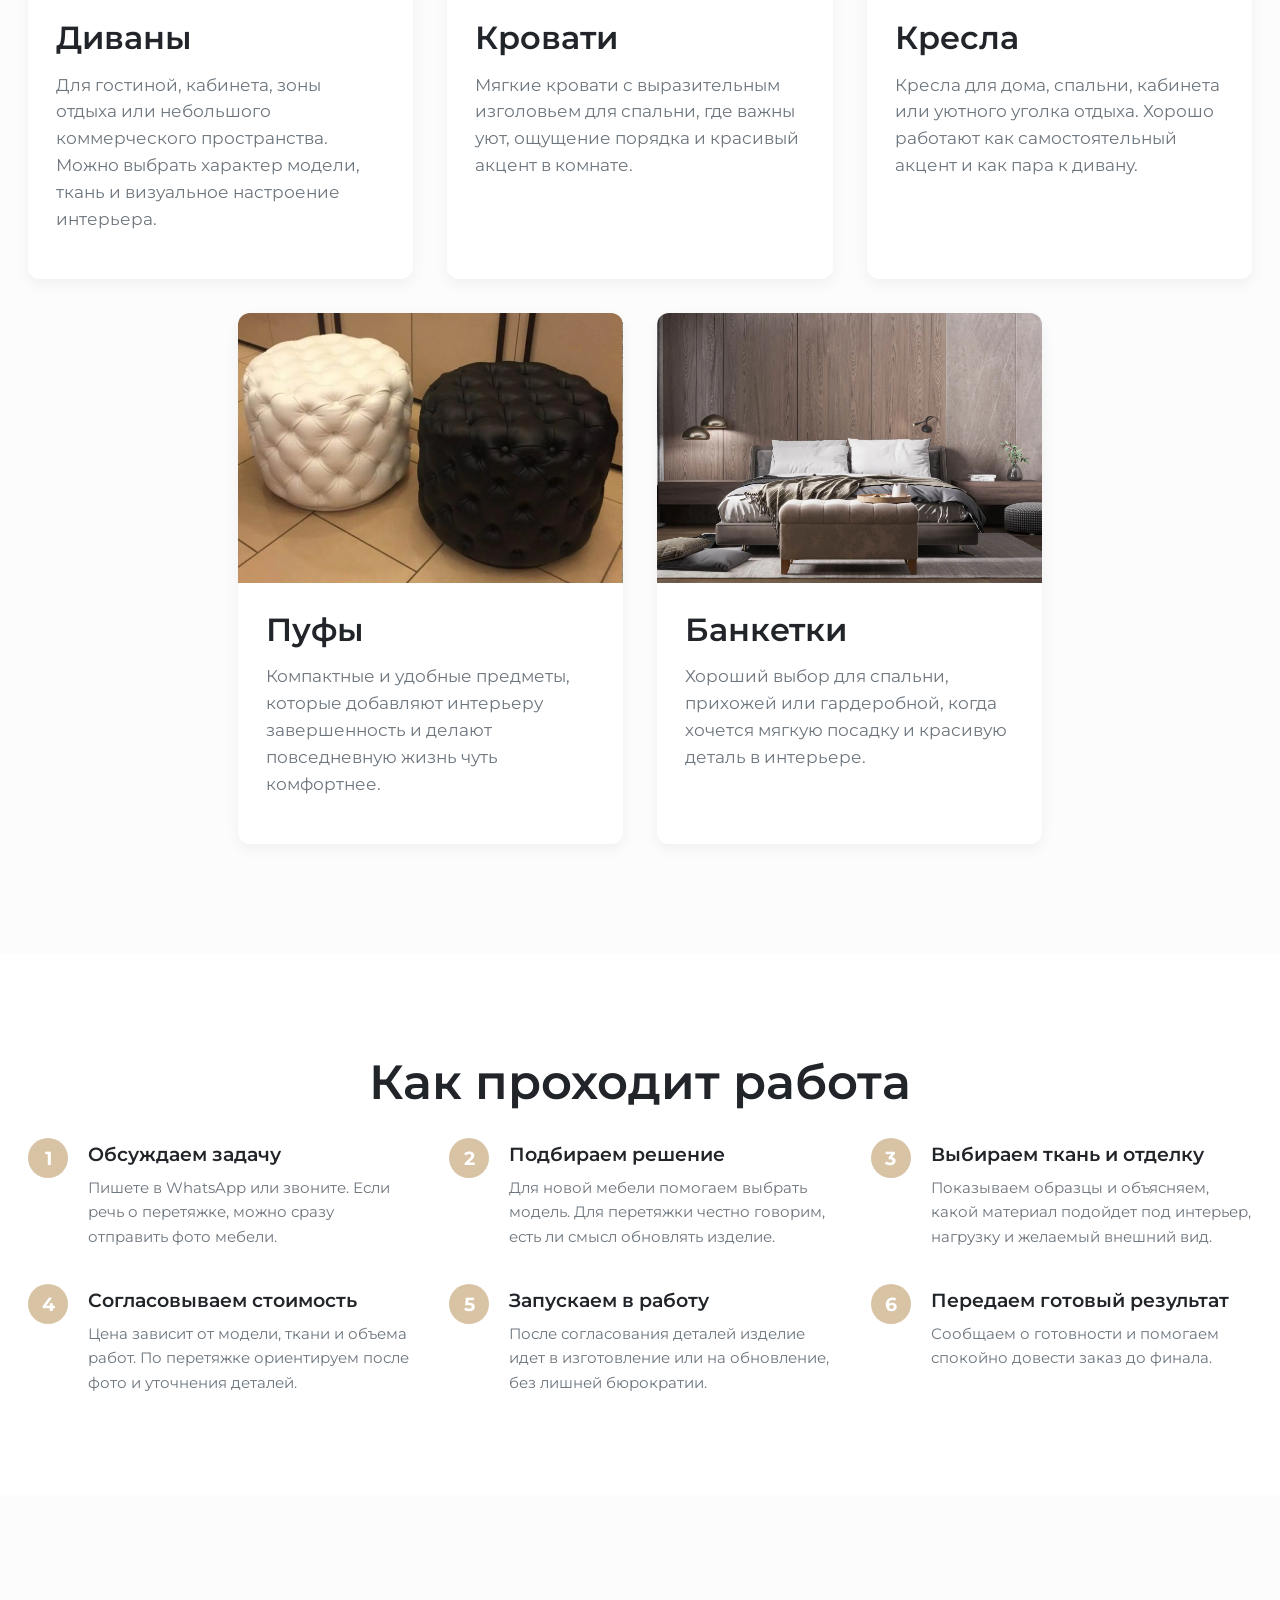
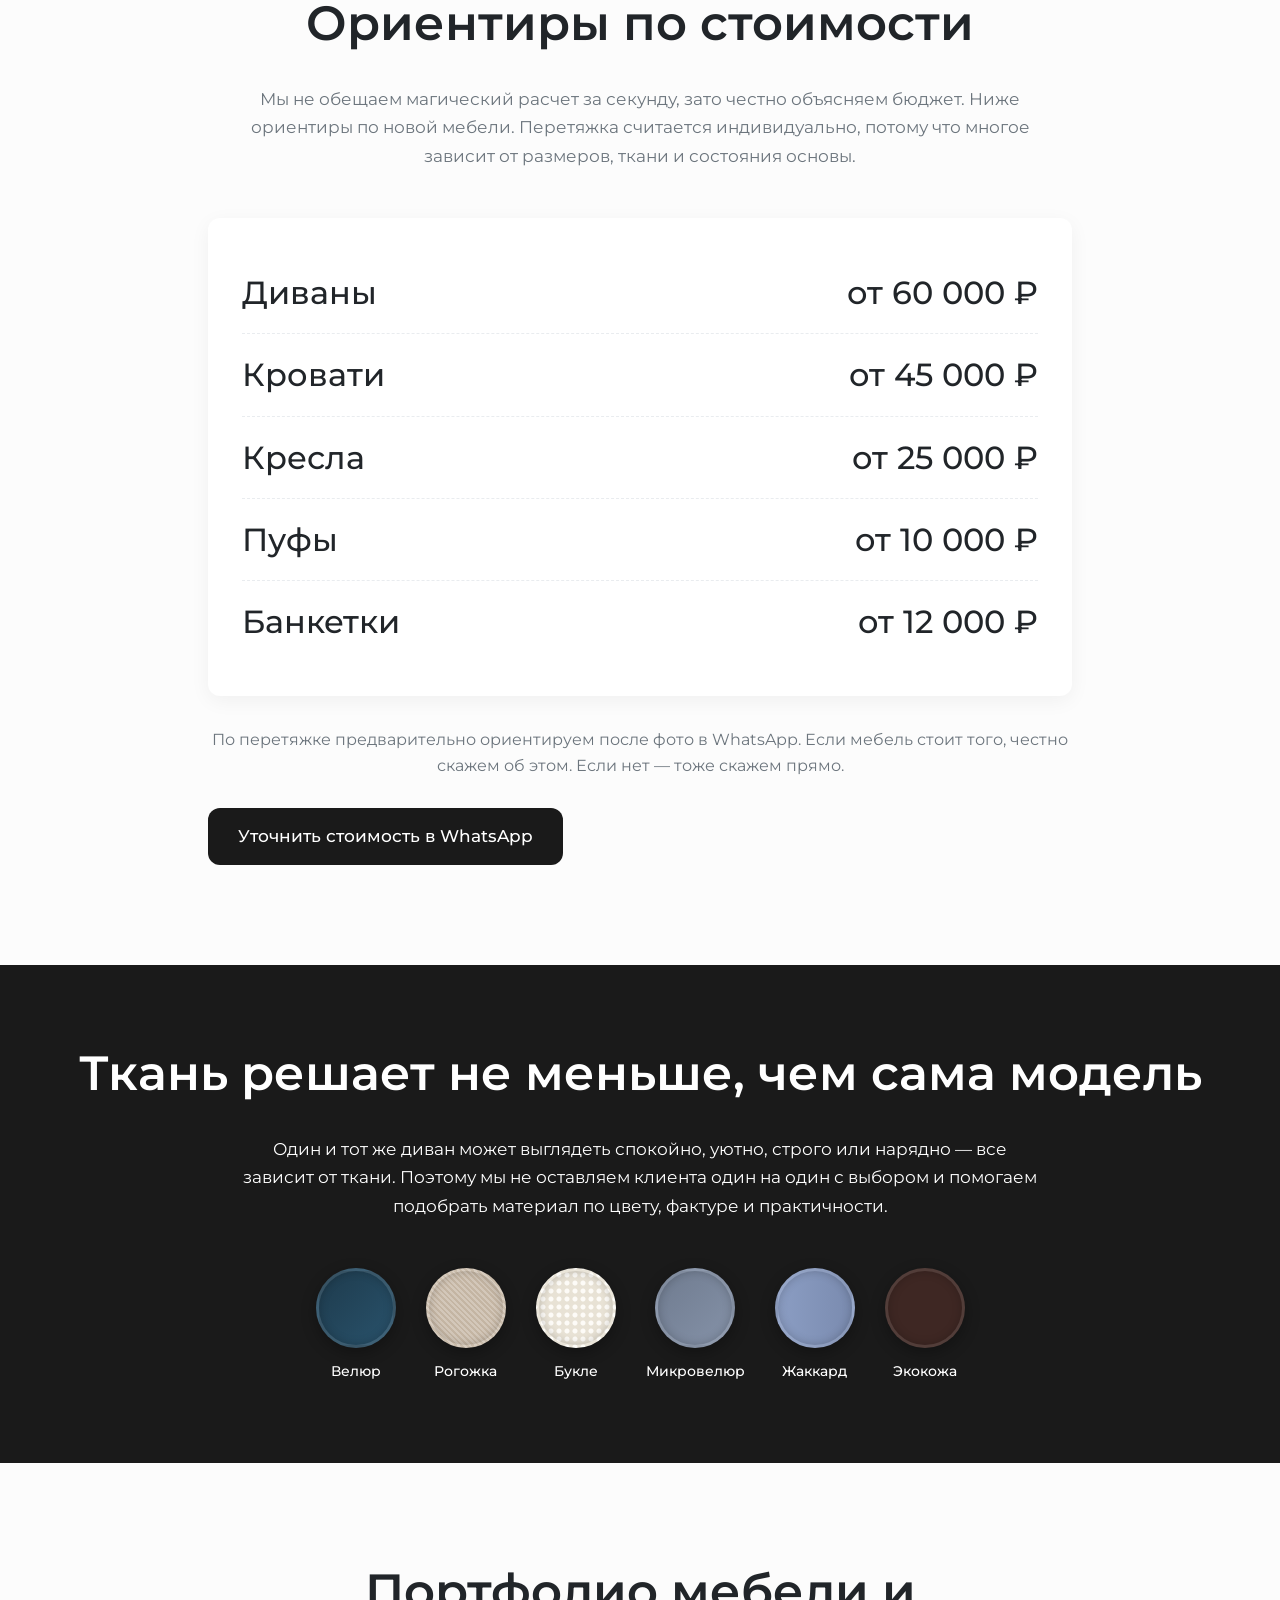
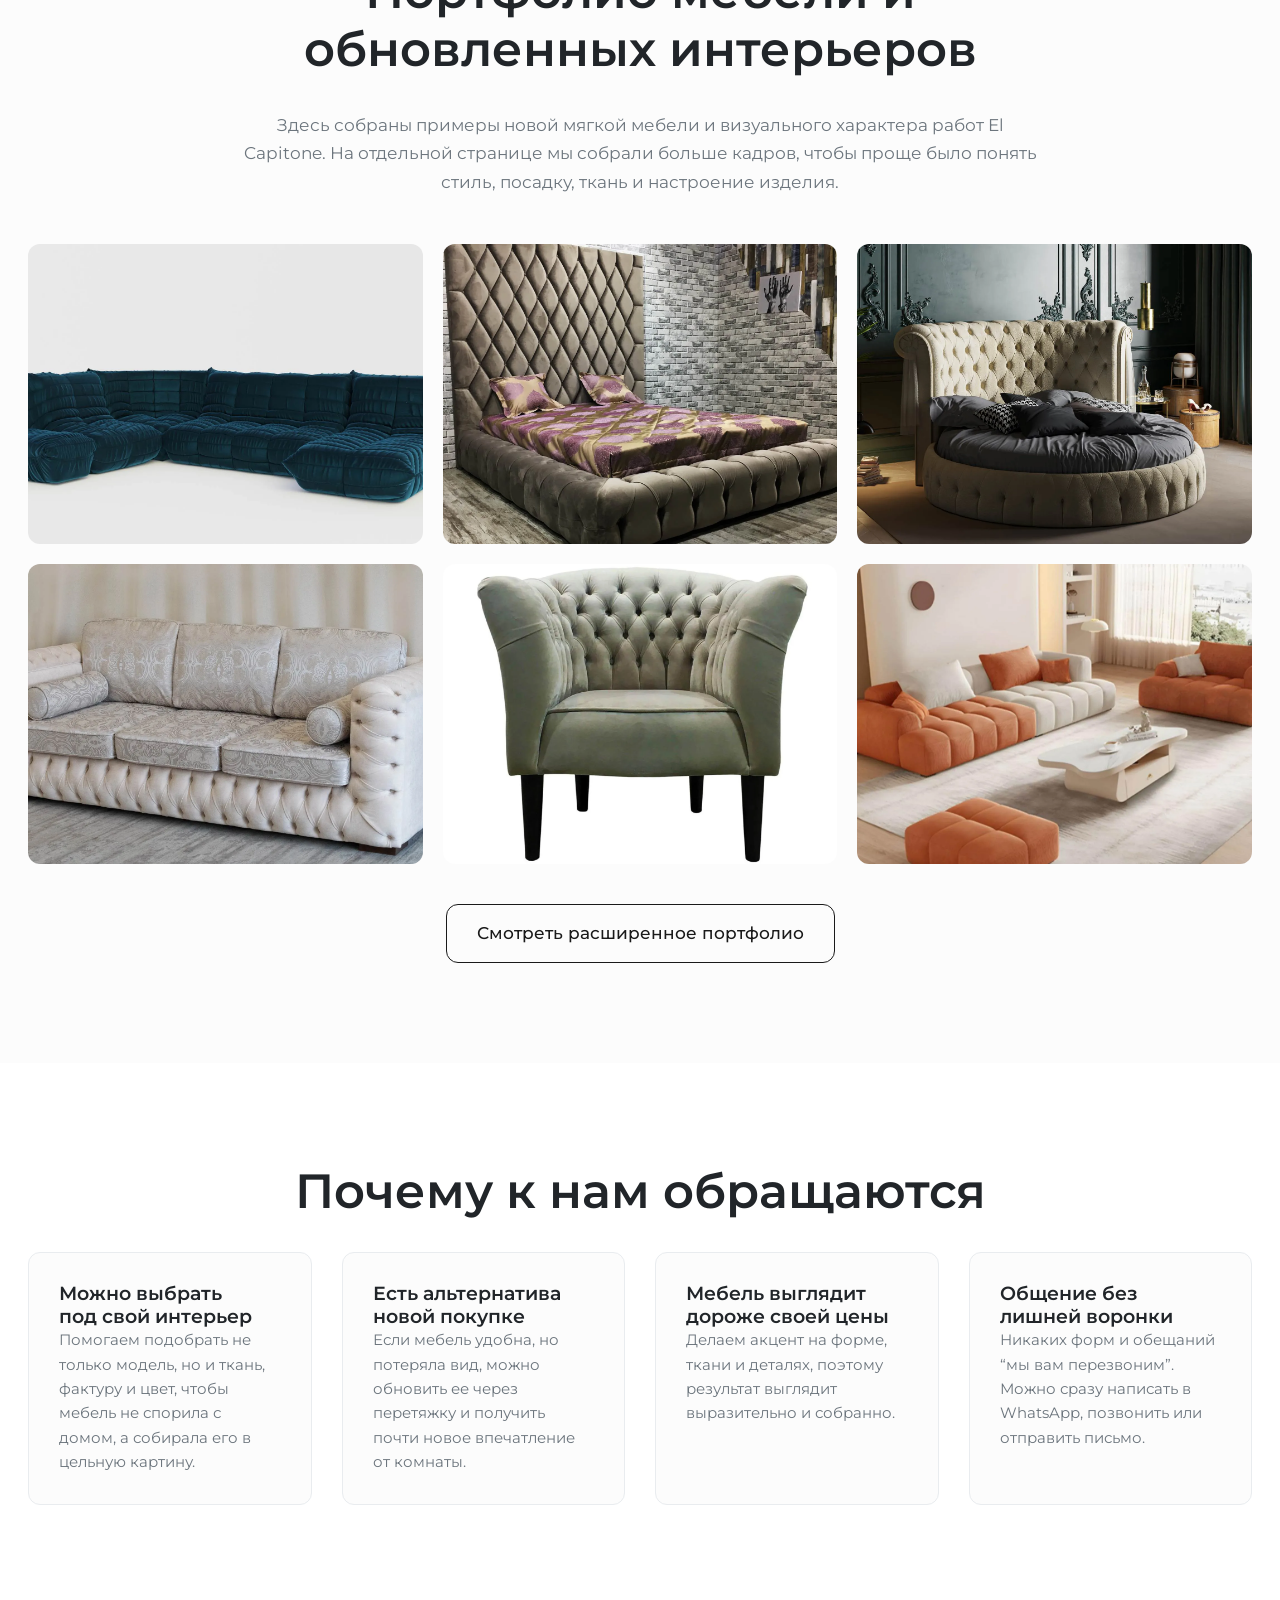
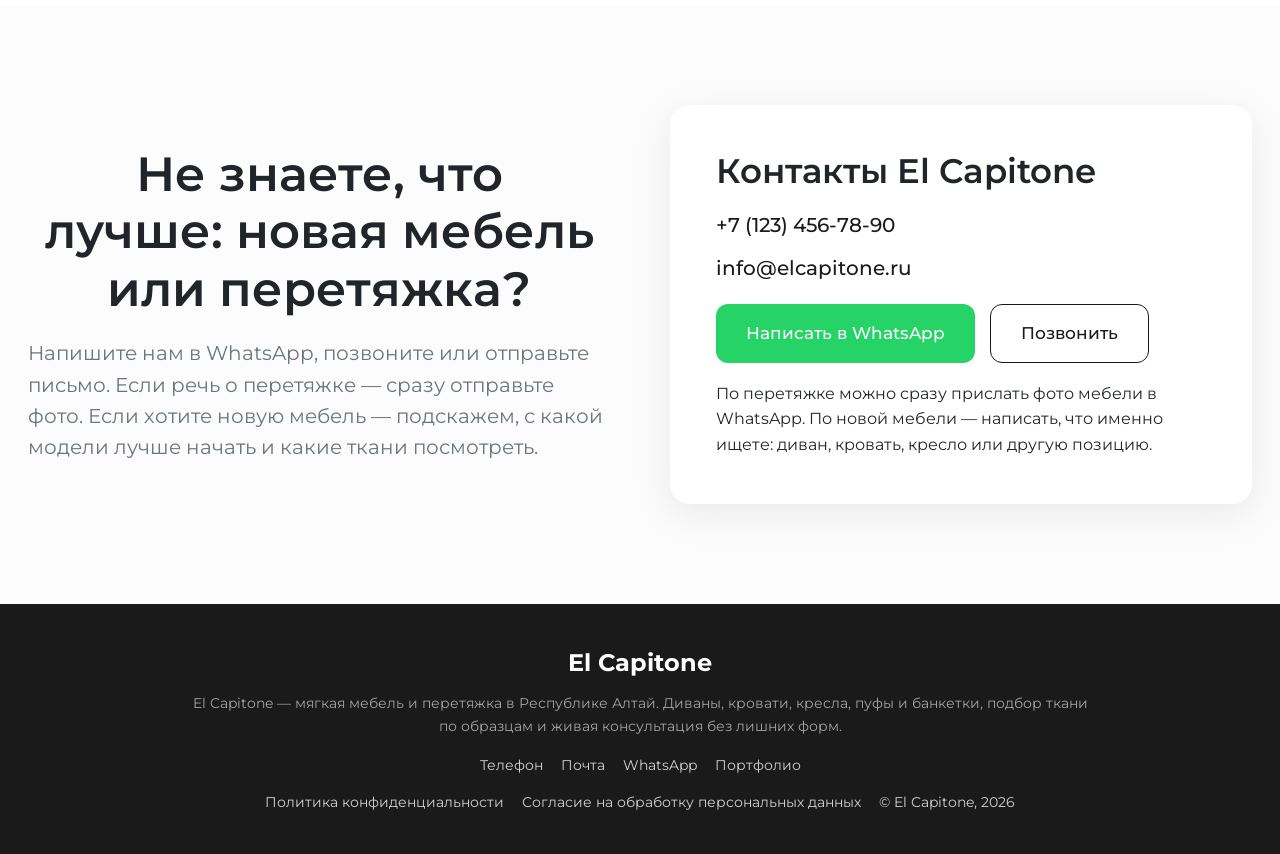
==== commit 6ee33edd: "Refine hero copy in El Capitone v3" ====
--- a/index_v3.html
+++ b/index_v3.html
@@ -35,13 +35,13 @@
     <section class="hero">
         <div class="container hero__inner">
             <div class="hero__content">
-                <div class="hero__badge">Работаем по Республике Алтай</div>
-                <h1 class="hero__title">Мягкая мебель и перетяжка для дома, где хочется уюта и красивых деталей</h1>
-                <p class="hero__subtitle">Изготавливаем диваны, кровати, кресла, пуфы и банкетки, а также обновляем мебель через перетяжку. Помогаем выбрать модель, ткань и отделку так, чтобы мебель подходила под интерьер, привычки семьи и ваш бюджет.</p>
-                <p class="hero__note">Сейчас работаем по стартовым ценам для продвижения бренда. По перетяжке можно сразу прислать фото мебели в WhatsApp.</p>
+                <div class="hero__badge">Республика Алтай</div>
+                <h1 class="hero__title">Мягкая мебель и перетяжка</h1>
+                <p class="hero__subtitle">Изготавливаем диваны, кровати, кресла, пуфы и банкетки, а также обновляем мебель через перетяжку. Помогаем подобрать модель и ткань под ваш интерьер.</p>
+                <p class="hero__note">По перетяжке можно сразу прислать фото мебели в WhatsApp.</p>
                 <div class="hero__buttons">
-                    <a href="https://wa.me/1234567890?text=%D0%97%D0%B4%D1%80%D0%B0%D0%B2%D1%81%D1%82%D0%B2%D1%83%D0%B9%D1%82%D0%B5%21%20%D0%A5%D0%BE%D1%87%D1%83%20%D0%BF%D0%BE%D0%B4%D0%BE%D0%B1%D1%80%D0%B0%D1%82%D1%8C%20%D0%BC%D1%8F%D0%B3%D0%BA%D1%83%D1%8E%20%D0%BC%D0%B5%D0%B1%D0%B5%D0%BB%D1%8C.%20%D0%9D%D1%83%D0%B6%D0%BD%D0%B0%20%D0%BA%D0%BE%D0%BD%D1%81%D1%83%D0%BB%D1%8C%D1%82%D0%B0%D1%86%D0%B8%D1%8F%20%D0%BF%D0%BE%20%D0%BC%D0%BE%D0%B4%D0%B5%D0%BB%D0%B8%20%D0%B8%20%D1%82%D0%BA%D0%B0%D0%BD%D0%B8." class="btn btn-primary">Подобрать мебель в WhatsApp</a>
-                    <a href="https://wa.me/1234567890?text=%D0%97%D0%B4%D1%80%D0%B0%D0%B2%D1%81%D1%82%D0%B2%D1%83%D0%B9%D1%82%D0%B5%21%20%D0%A5%D0%BE%D1%87%D1%83%20%D1%83%D0%B7%D0%BD%D0%B0%D1%82%D1%8C%20%D0%BF%D0%BE%20%D0%BF%D0%B5%D1%80%D0%B5%D1%82%D1%8F%D0%B6%D0%BA%D0%B5%20%D0%BC%D0%B5%D0%B1%D0%B5%D0%BB%D0%B8.%20%D0%9E%D1%82%D0%BF%D1%80%D0%B0%D0%B2%D0%BB%D1%8F%D1%8E%20%D1%84%D0%BE%D1%82%D0%BE." class="btn btn-outline">Отправить фото на перетяжку</a>
+                    <a href="https://wa.me/1234567890?text=%D0%97%D0%B4%D1%80%D0%B0%D0%B2%D1%81%D1%82%D0%B2%D1%83%D0%B9%D1%82%D0%B5%21%20%D0%A5%D0%BE%D1%87%D1%83%20%D0%BF%D0%BE%D0%B4%D0%BE%D0%B1%D1%80%D0%B0%D1%82%D1%8C%20%D0%BC%D1%8F%D0%B3%D0%BA%D1%83%D1%8E%20%D0%BC%D0%B5%D0%B1%D0%B5%D0%BB%D1%8C.%20%D0%9D%D1%83%D0%B6%D0%BD%D0%B0%20%D0%BA%D0%BE%D0%BD%D1%81%D1%83%D0%BB%D1%8C%D1%82%D0%B0%D1%86%D0%B8%D1%8F%20%D0%BF%D0%BE%20%D0%BC%D0%BE%D0%B4%D0%B5%D0%BB%D0%B8%20%D0%B8%20%D1%82%D0%BA%D0%B0%D0%BD%D0%B8." class="btn btn-primary">Подобрать мебель</a>
+                    <a href="https://wa.me/1234567890?text=%D0%97%D0%B4%D1%80%D0%B0%D0%B2%D1%81%D1%82%D0%B2%D1%83%D0%B9%D1%82%D0%B5%21%20%D0%A5%D0%BE%D1%87%D1%83%20%D1%83%D0%B7%D0%BD%D0%B0%D1%82%D1%8C%20%D0%BF%D0%BE%20%D0%BF%D0%B5%D1%80%D0%B5%D1%82%D1%8F%D0%B6%D0%BA%D0%B5%20%D0%BC%D0%B5%D0%B1%D0%B5%D0%BB%D0%B8.%20%D0%9E%D1%82%D0%BF%D1%80%D0%B0%D0%B2%D0%BB%D1%8F%D1%8E%20%D1%84%D0%BE%D1%82%D0%BE." class="btn btn-outline">Отправить фото</a>
                 </div>
             </div>
             <div class="hero__visual">
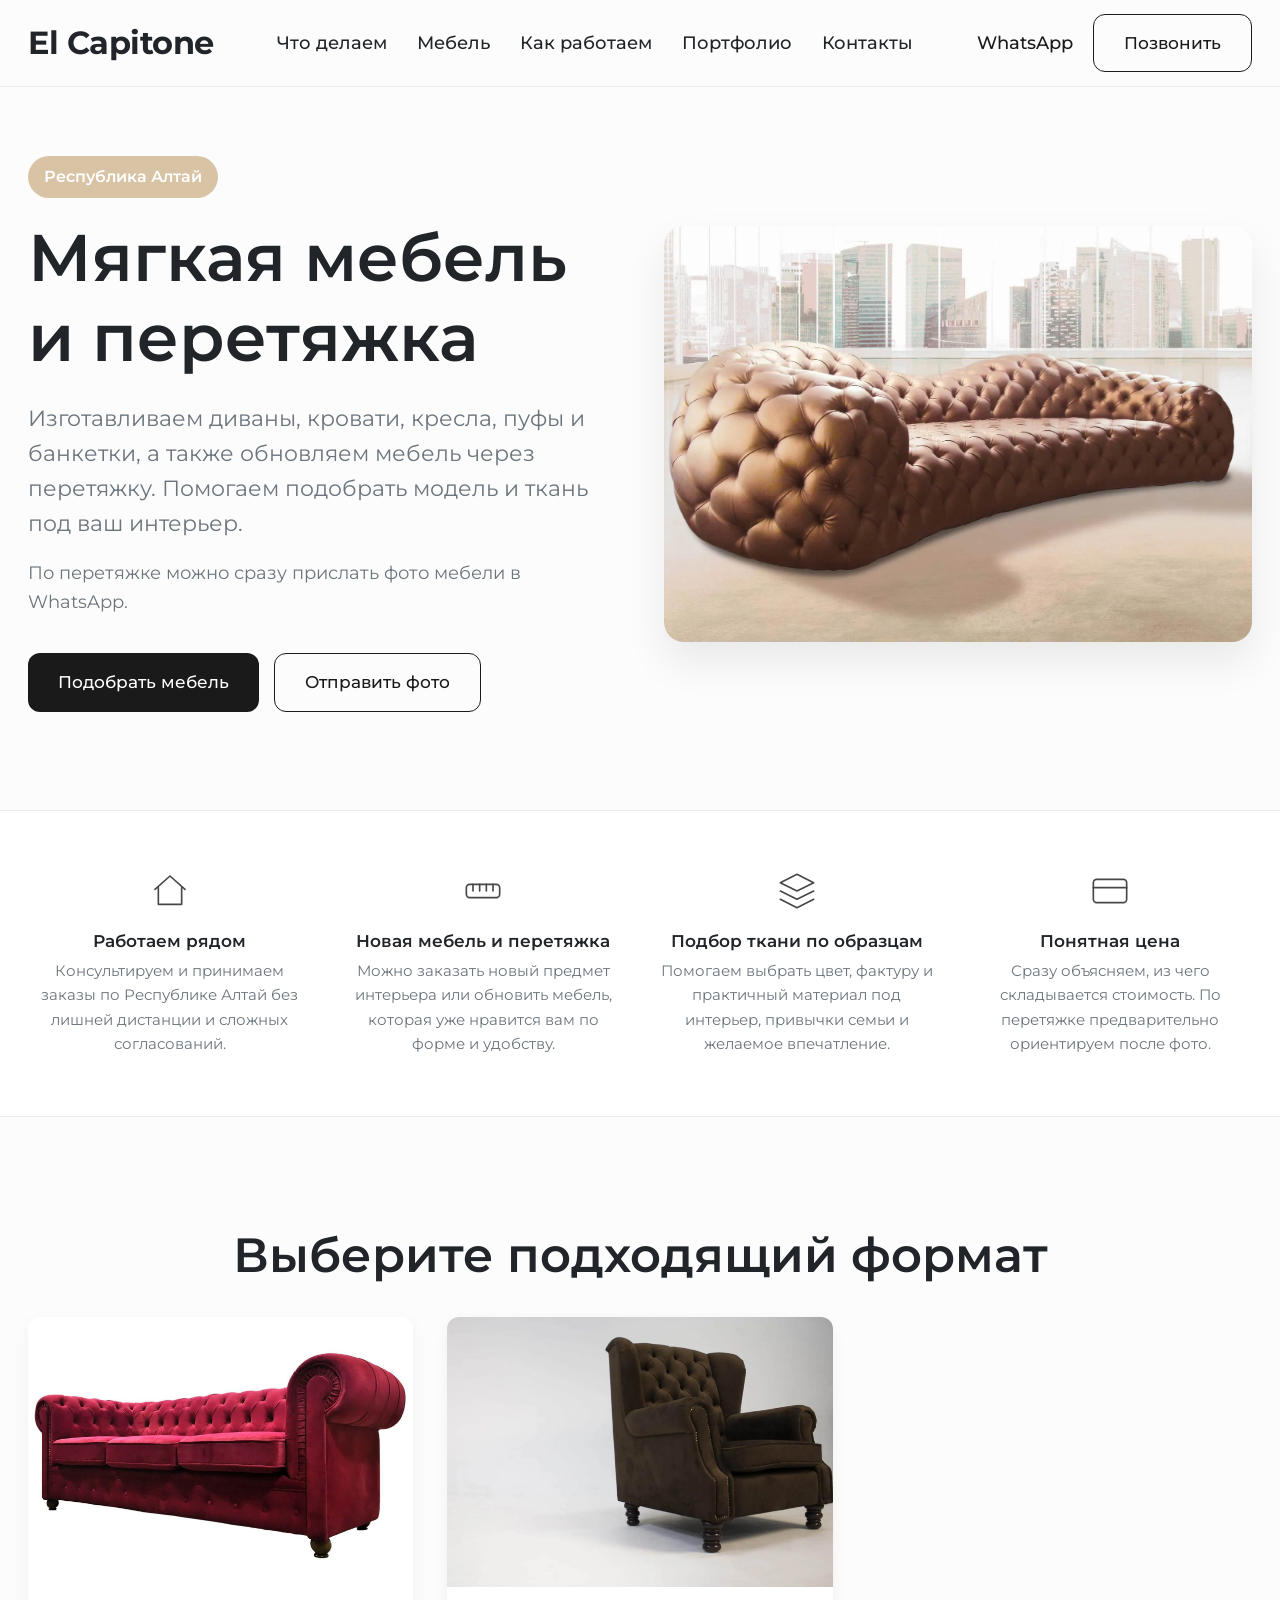
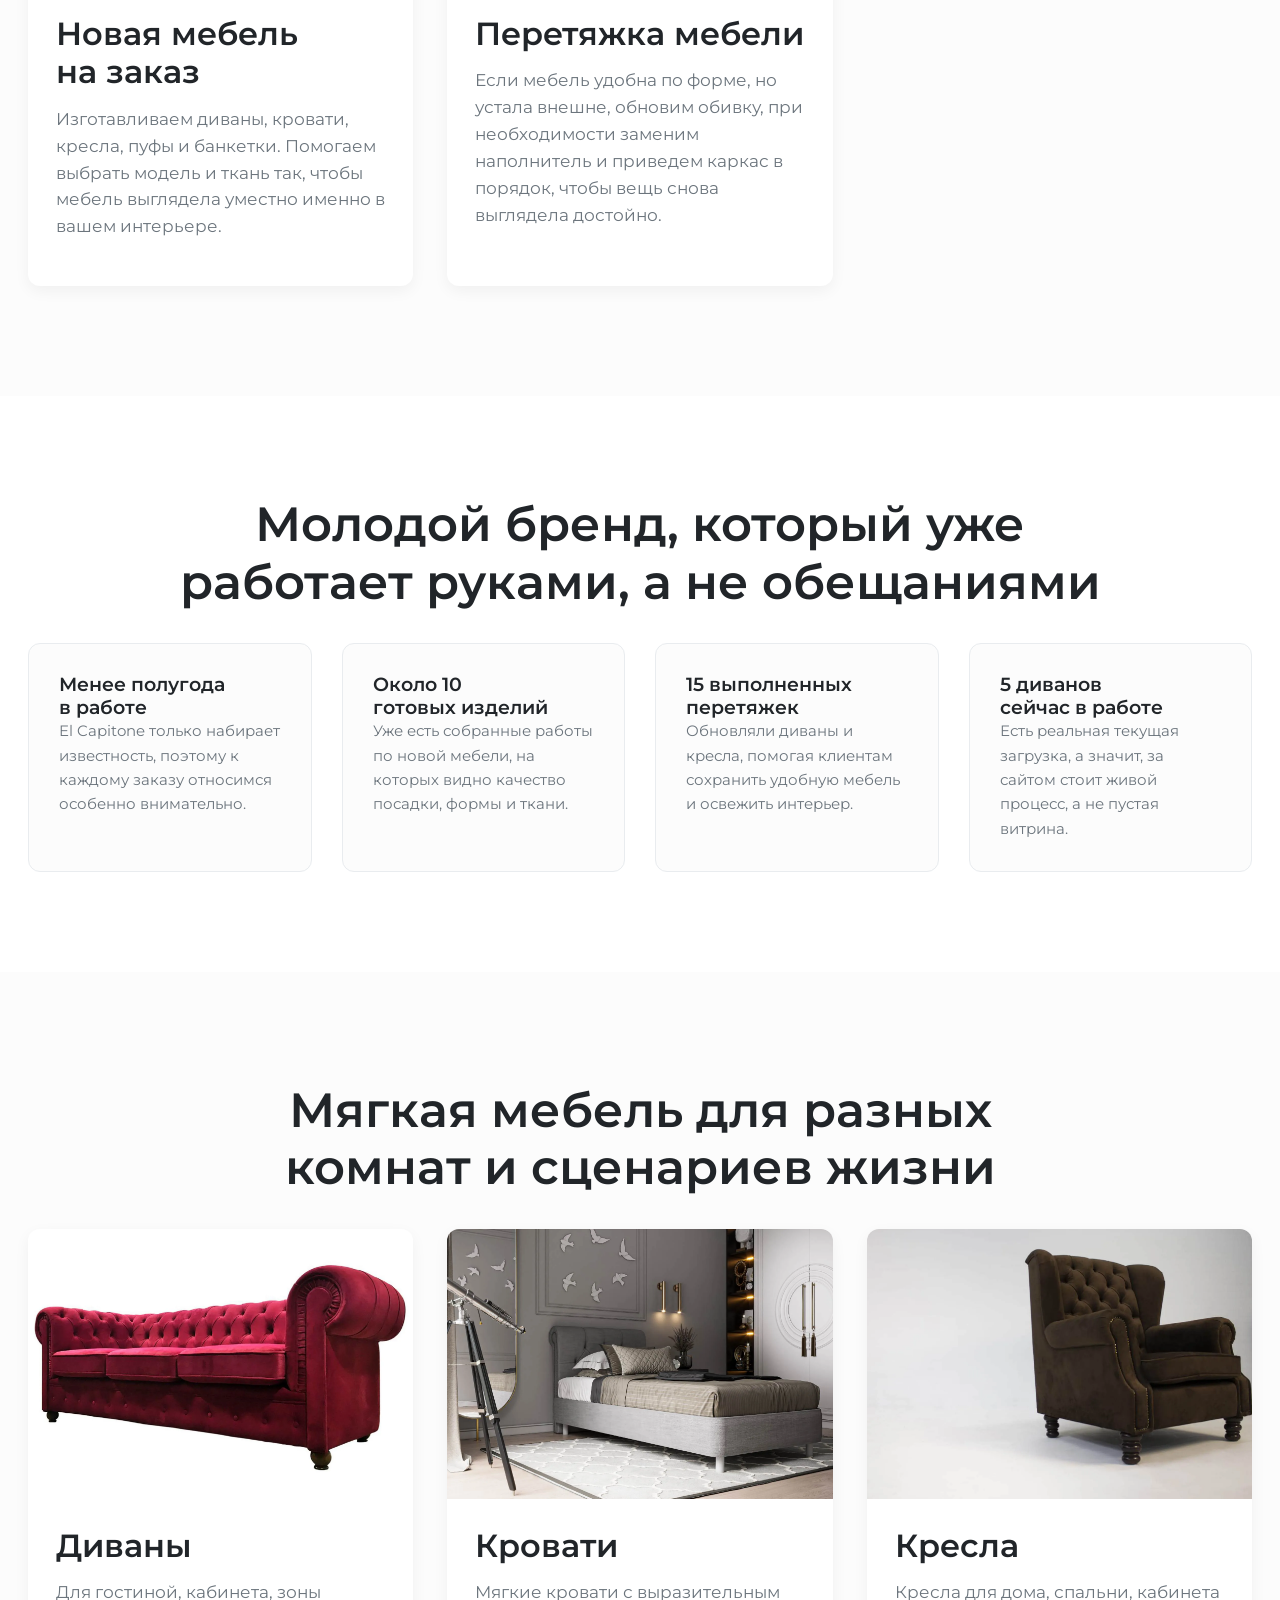
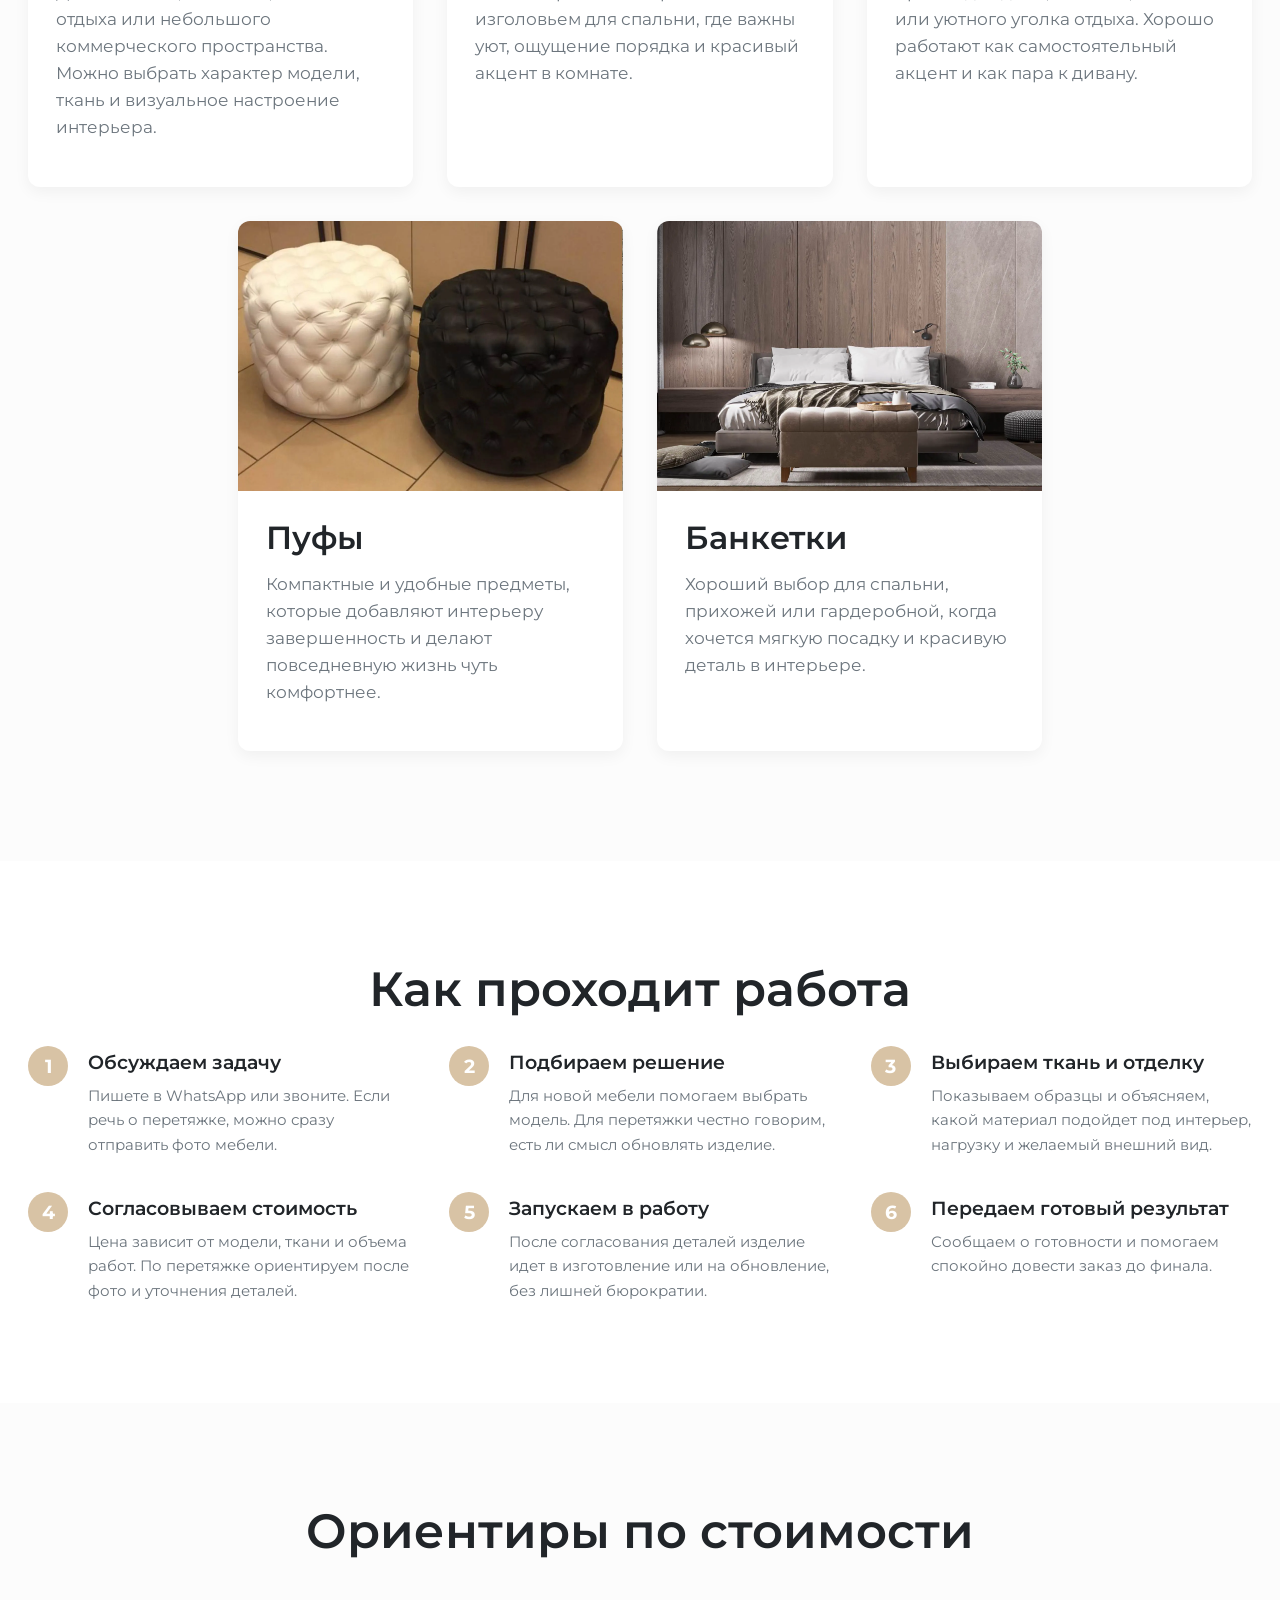
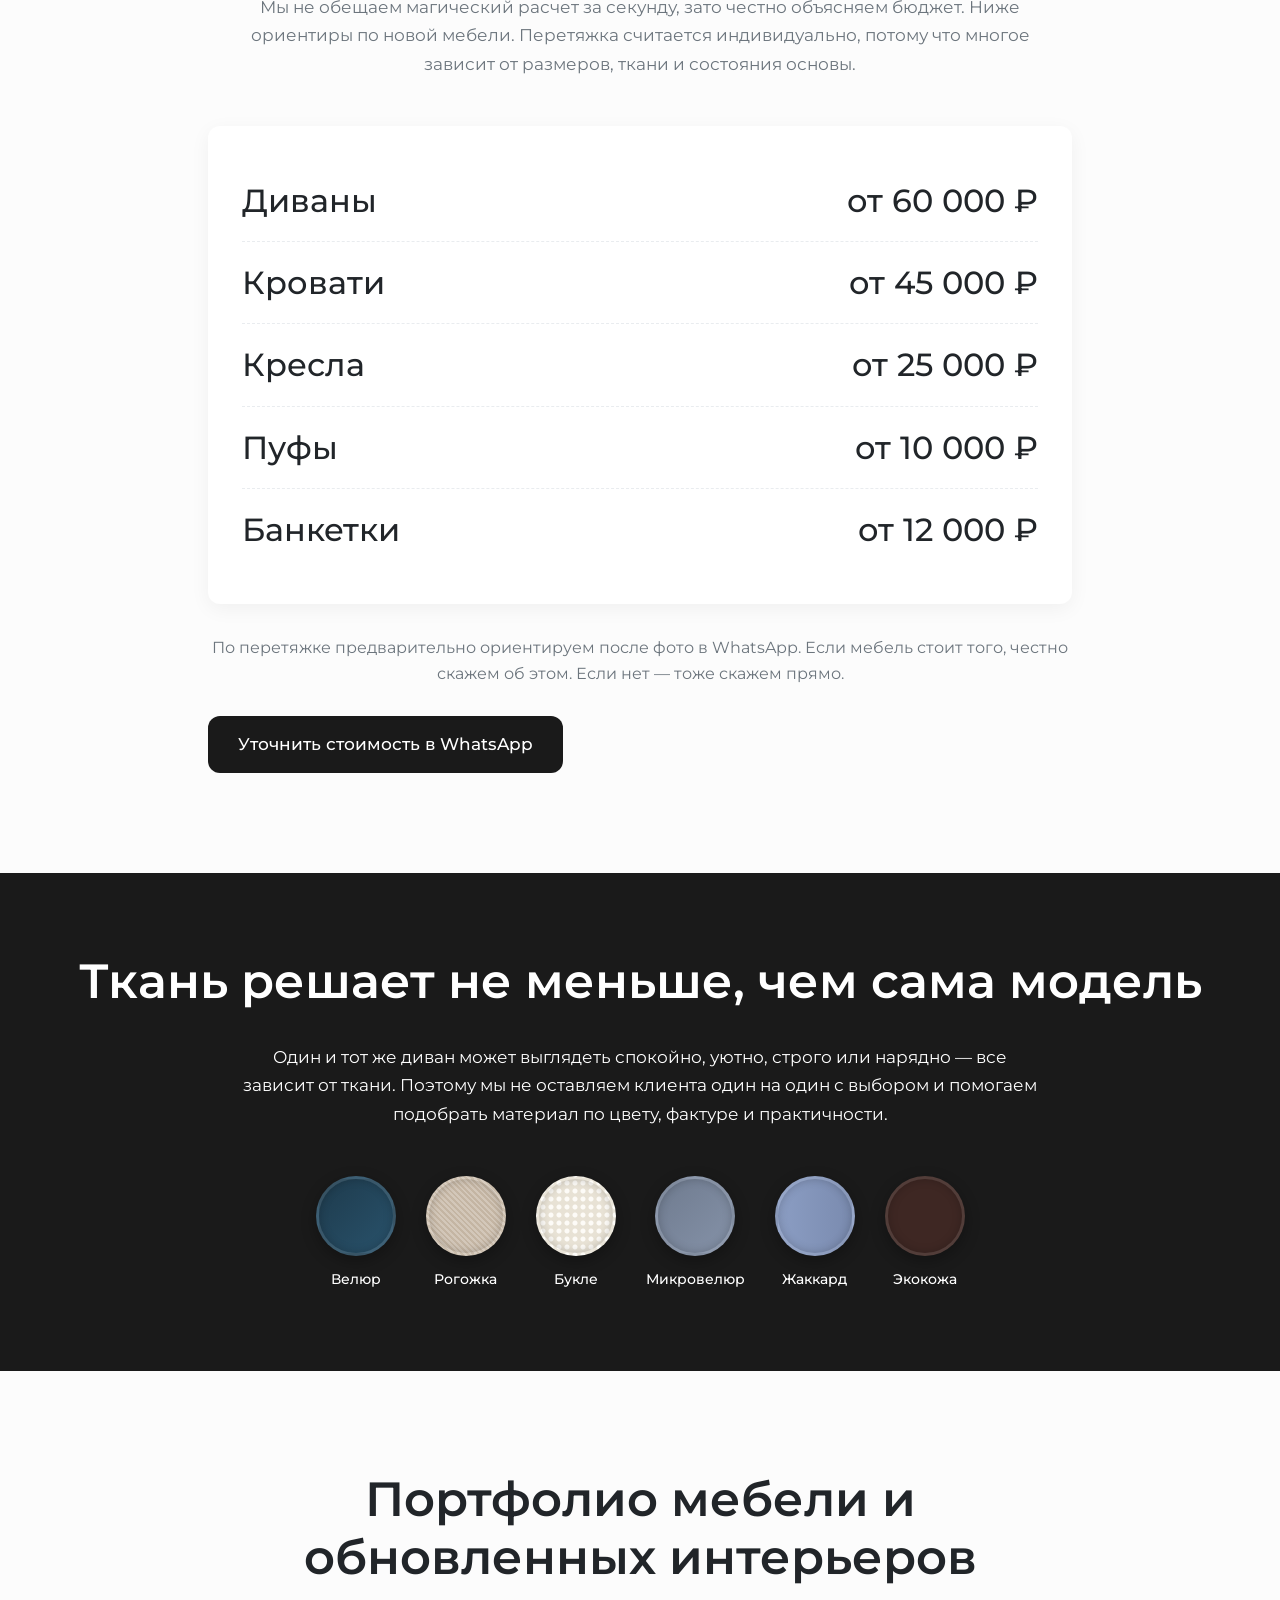
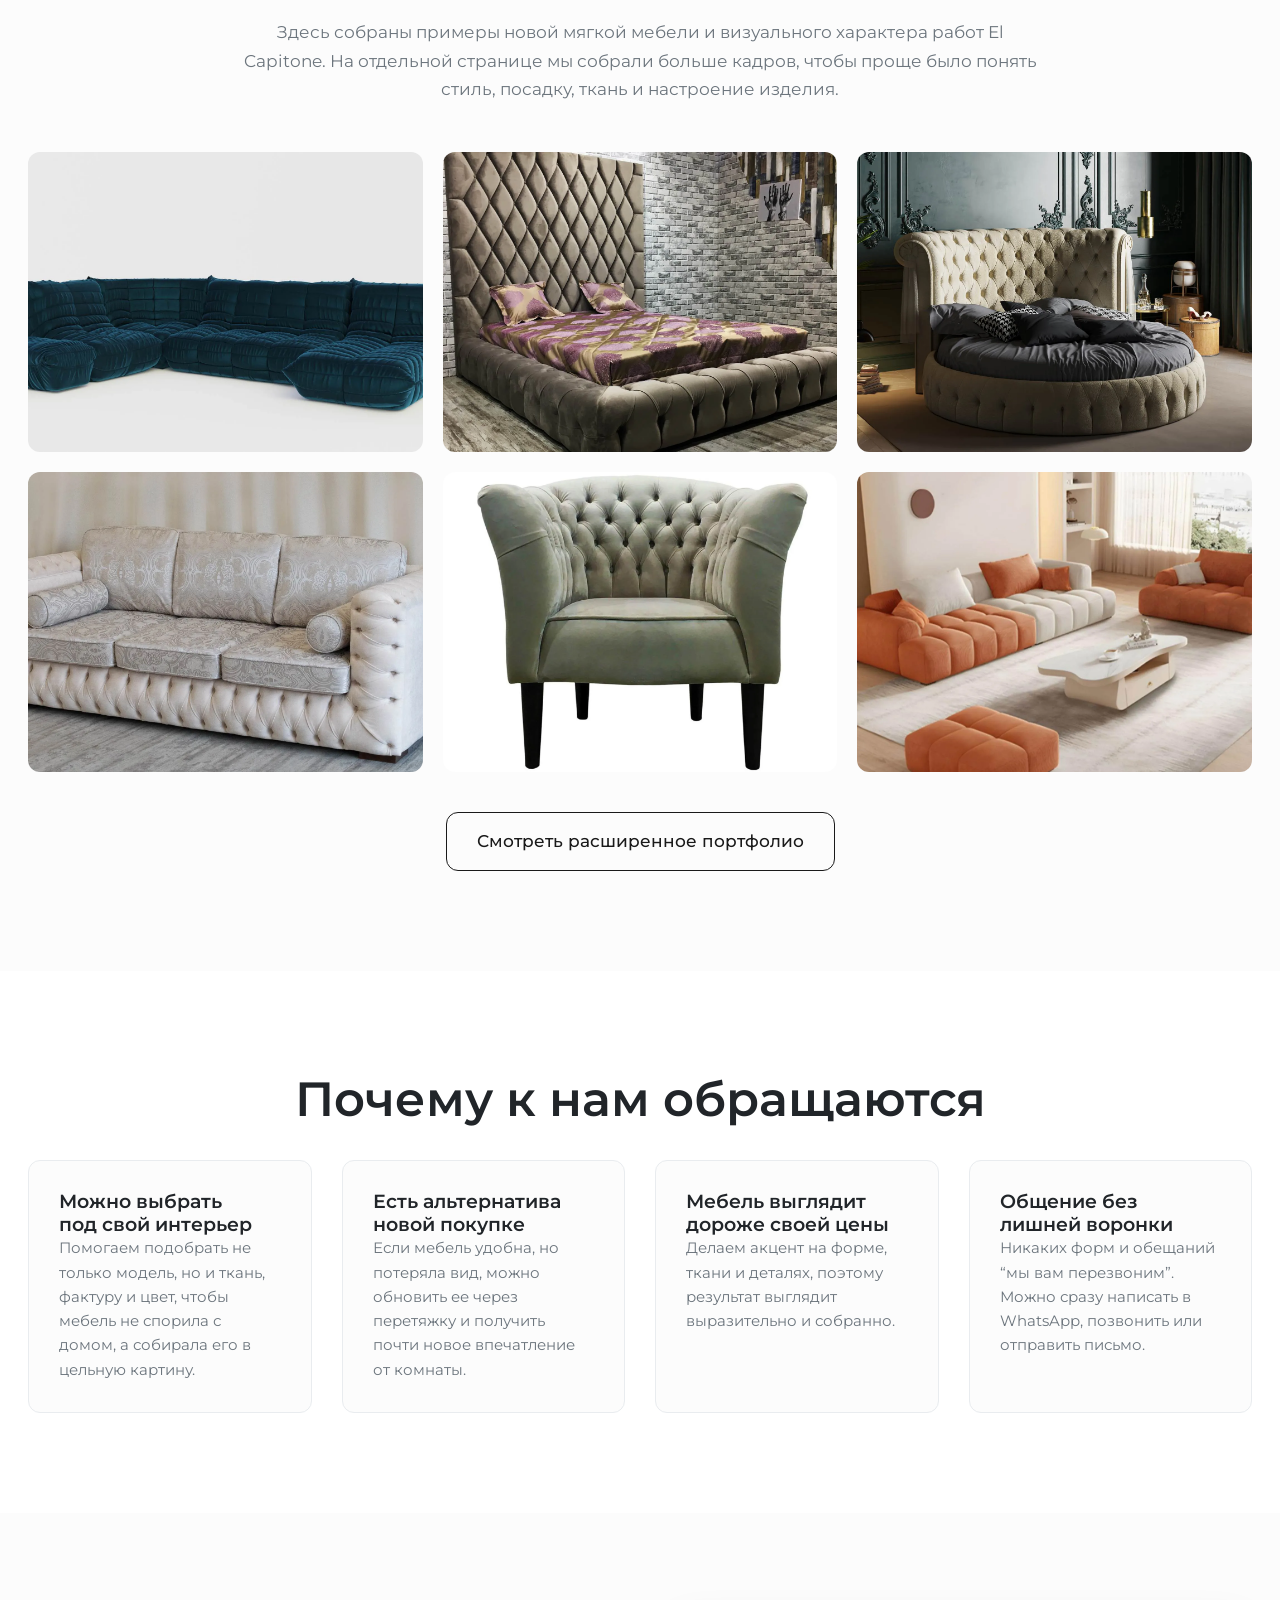
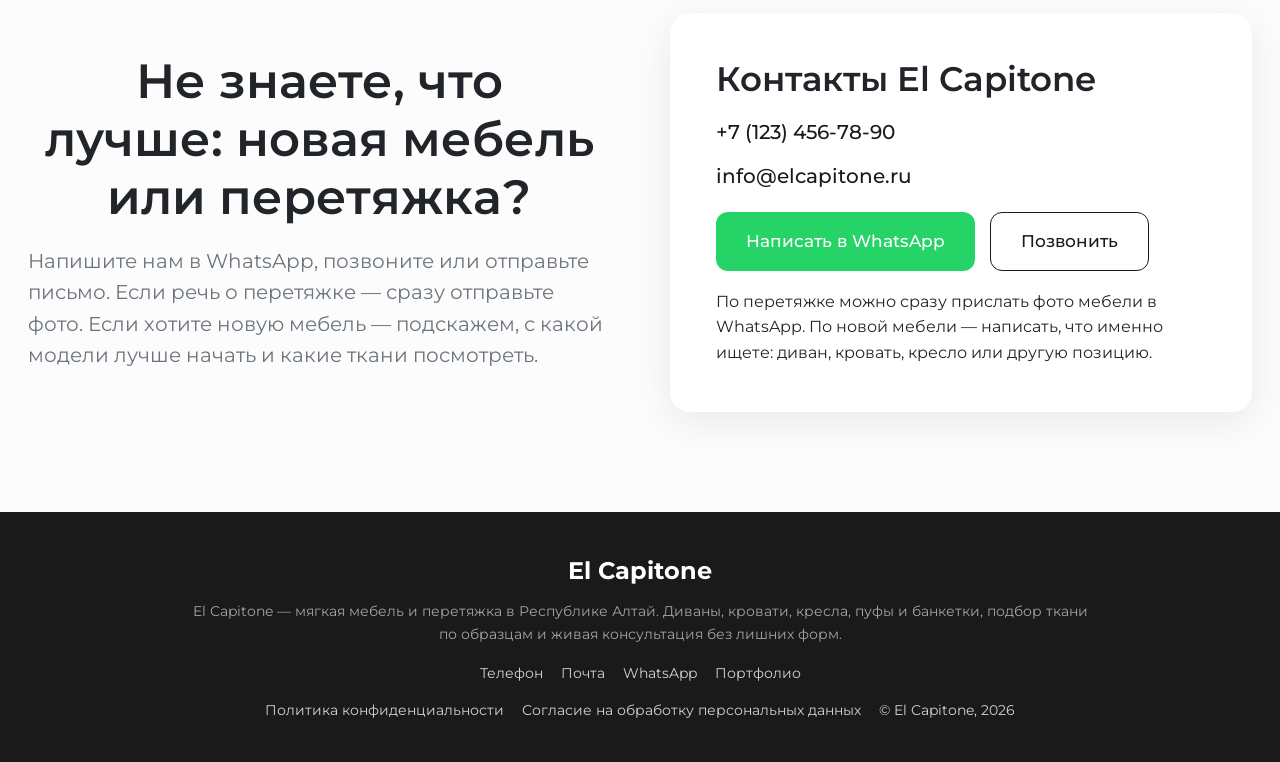
==== commit 4b405bf4: "Refine v3 service selection cards" ====
--- a/index_v3.html
+++ b/index_v3.html
@@ -85,15 +85,15 @@
 
     <section class="catalog" id="services">
         <div class="container">
-            <h2 class="section-title">Что можно заказать в El Capitone</h2>
+            <h2 class="section-title">Выберите подходящий формат</h2>
             <div class="catalog__grid">
                 <div class="catalog-card">
                     <div class="catalog-card__img-wrap">
                         <img src="images/cat-sofa.webp" alt="Новая мягкая мебель El Capitone" loading="lazy">
                     </div>
                     <div class="catalog-card__content">
-                        <h3>Новая мягкая мебель</h3>
-                        <p>Делаем диваны, кровати, кресла, пуфы и банкетки. Подбираем модель и ткань так, чтобы мебель смотрелась уместно именно в вашем доме, а не только красиво на картинке.</p>
+                        <h3>Новая мебель на заказ</h3>
+                        <p>Изготавливаем диваны, кровати, кресла, пуфы и банкетки. Помогаем выбрать модель и ткань так, чтобы мебель выглядела уместно именно в вашем интерьере.</p>
                     </div>
                 </div>
                 <div class="catalog-card">
@@ -101,8 +101,8 @@
                         <img src="images/cat-armchair.webp" alt="Перетяжка и обновление мягкой мебели" loading="lazy">
                     </div>
                     <div class="catalog-card__content">
-                        <h3>Перетяжка и обновление мебели</h3>
-                        <p>Если мебель удобна по форме, но устала внешне, можно не покупать новую. Меняем обивку, при необходимости обновляем наполнитель и ремонтируем каркас, чтобы вещь снова выглядела достойно.</p>
+                        <h3>Перетяжка мебели</h3>
+                        <p>Если мебель удобна по форме, но устала внешне, обновим обивку, при необходимости заменим наполнитель и приведем каркас в порядок, чтобы вещь снова выглядела достойно.</p>
                     </div>
                 </div>
             </div>
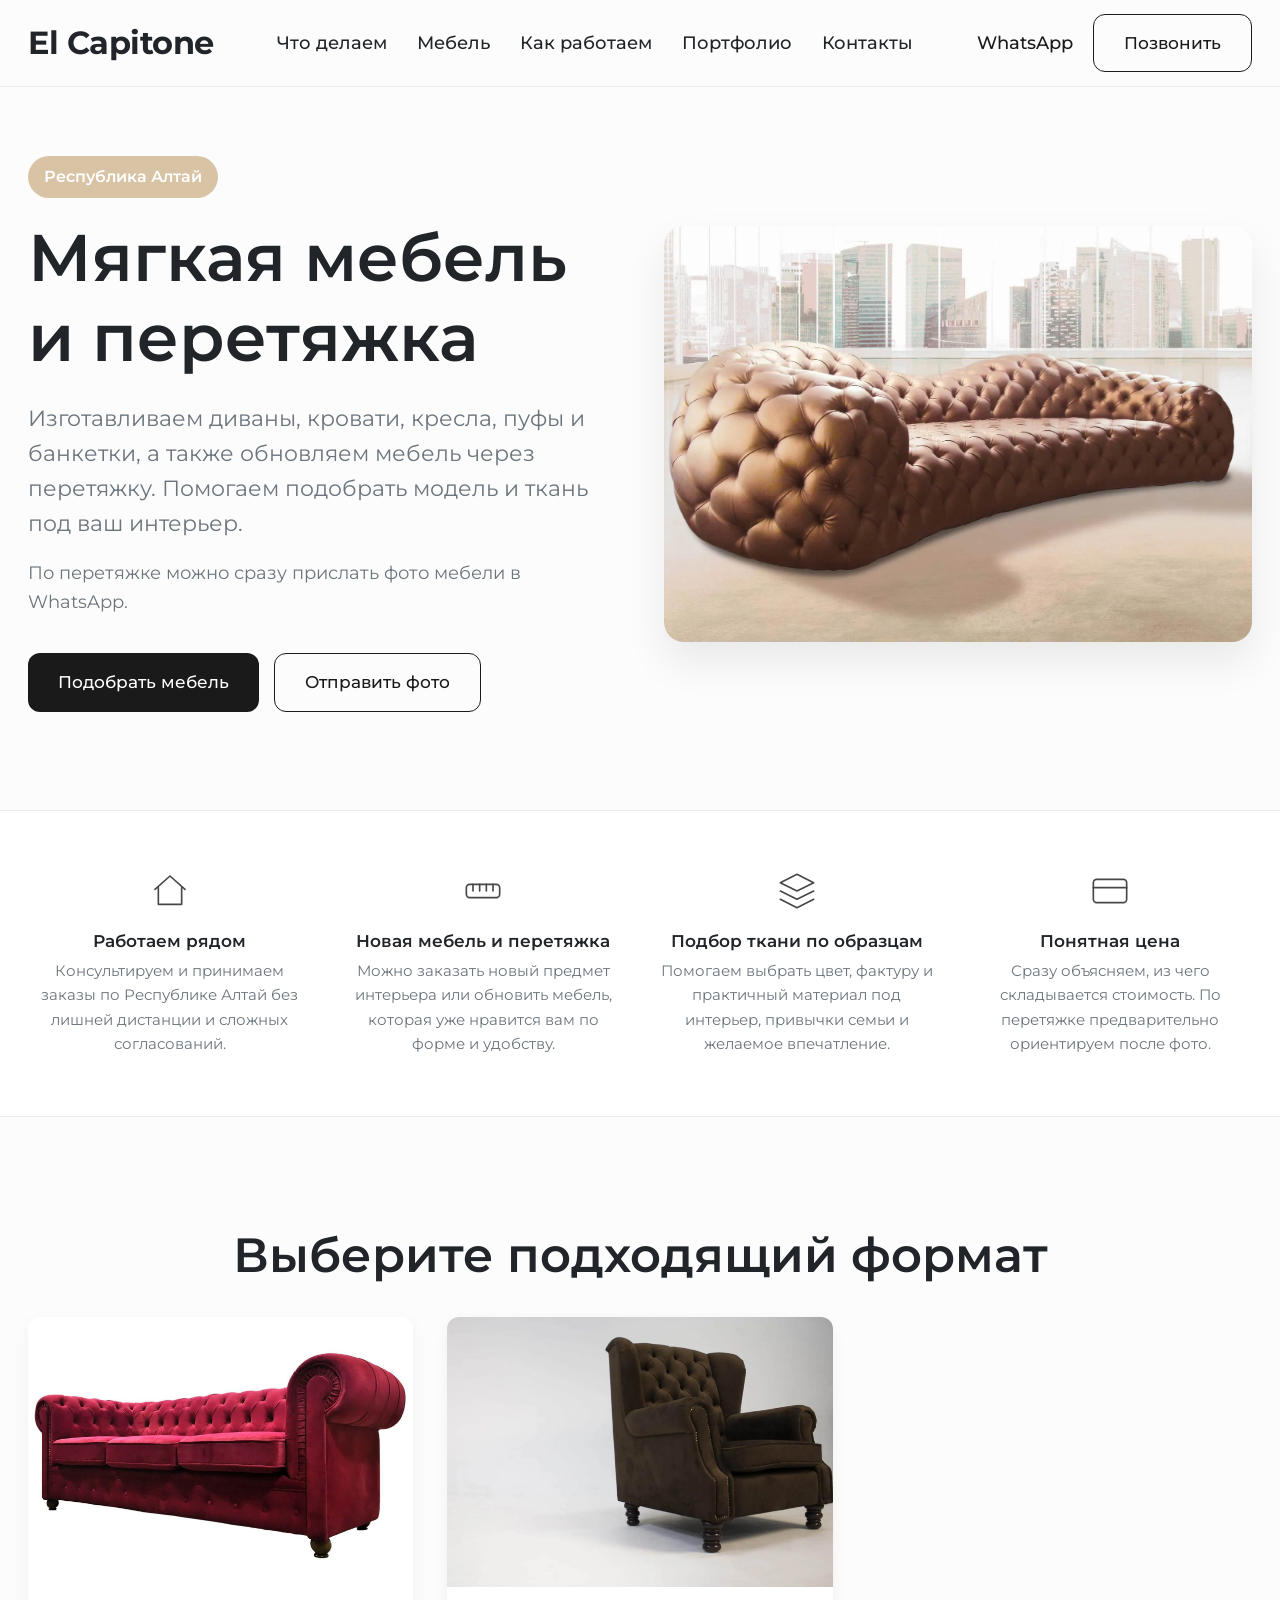
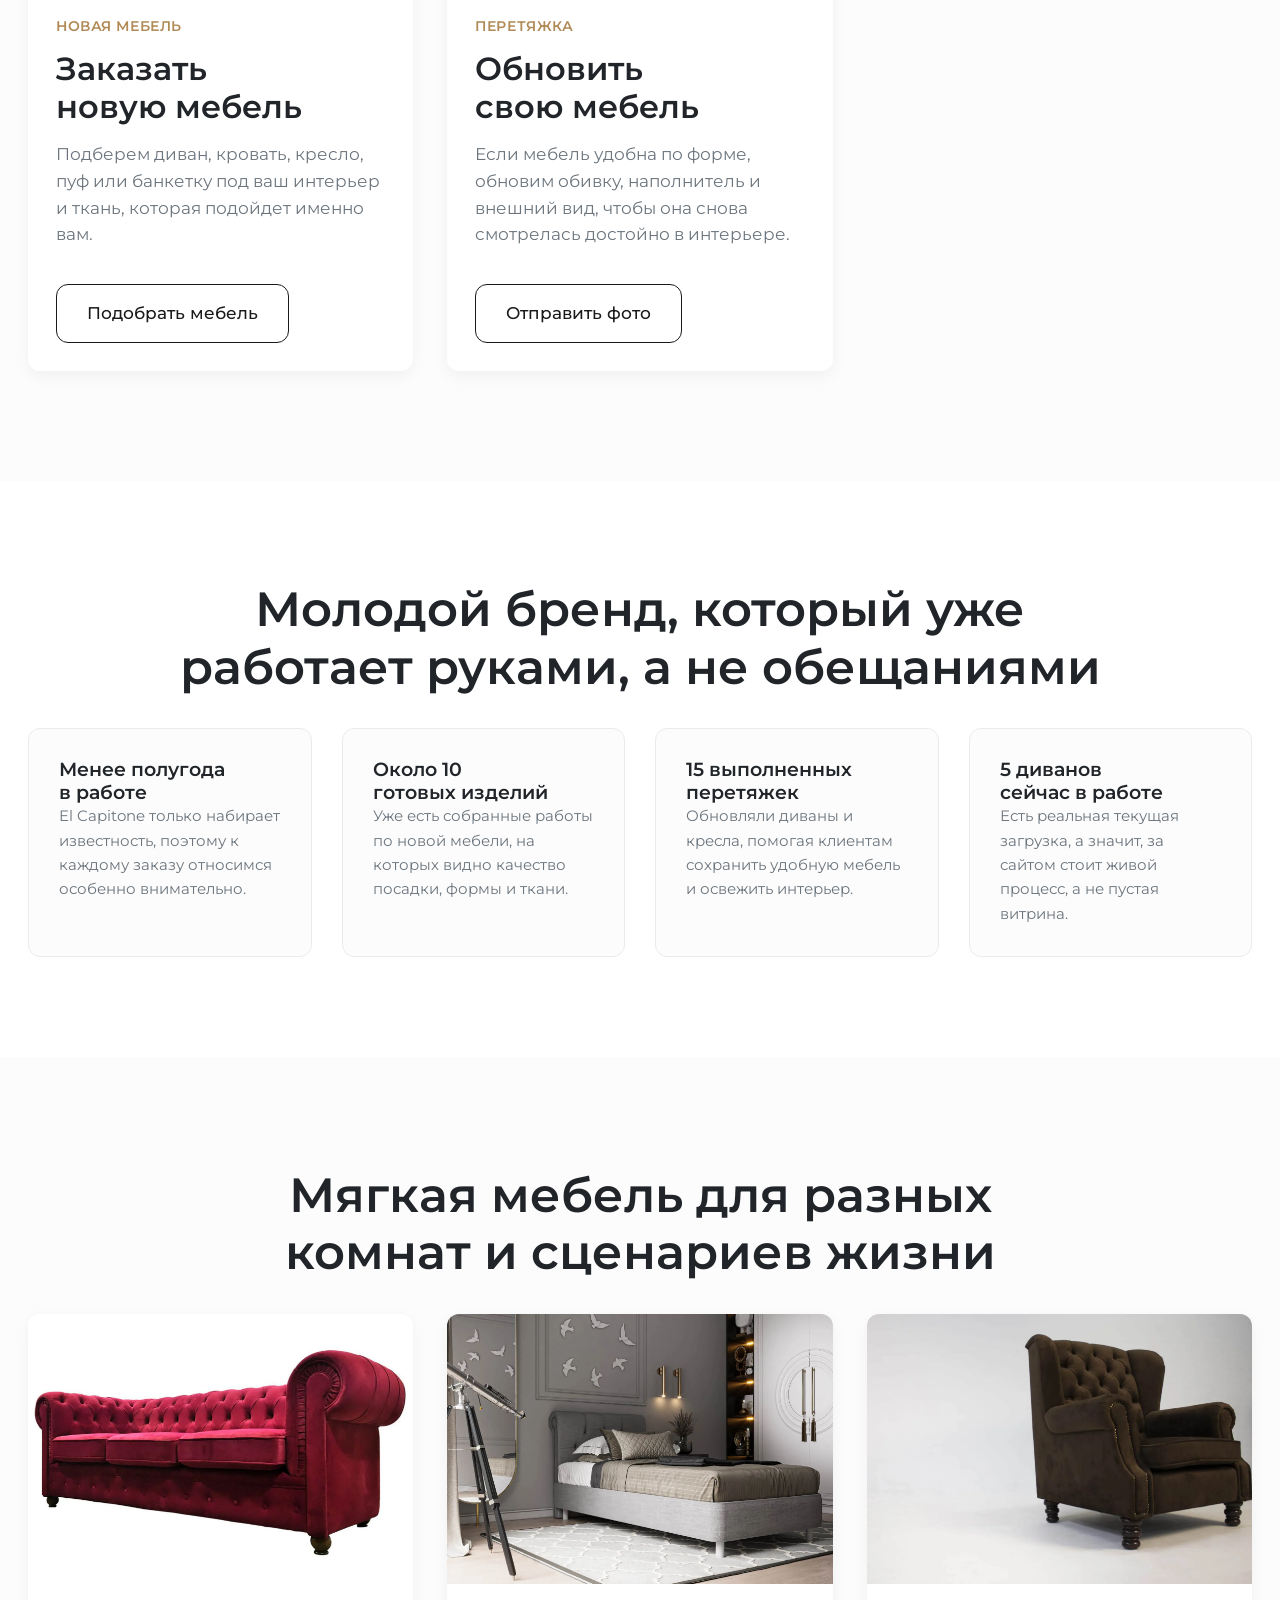
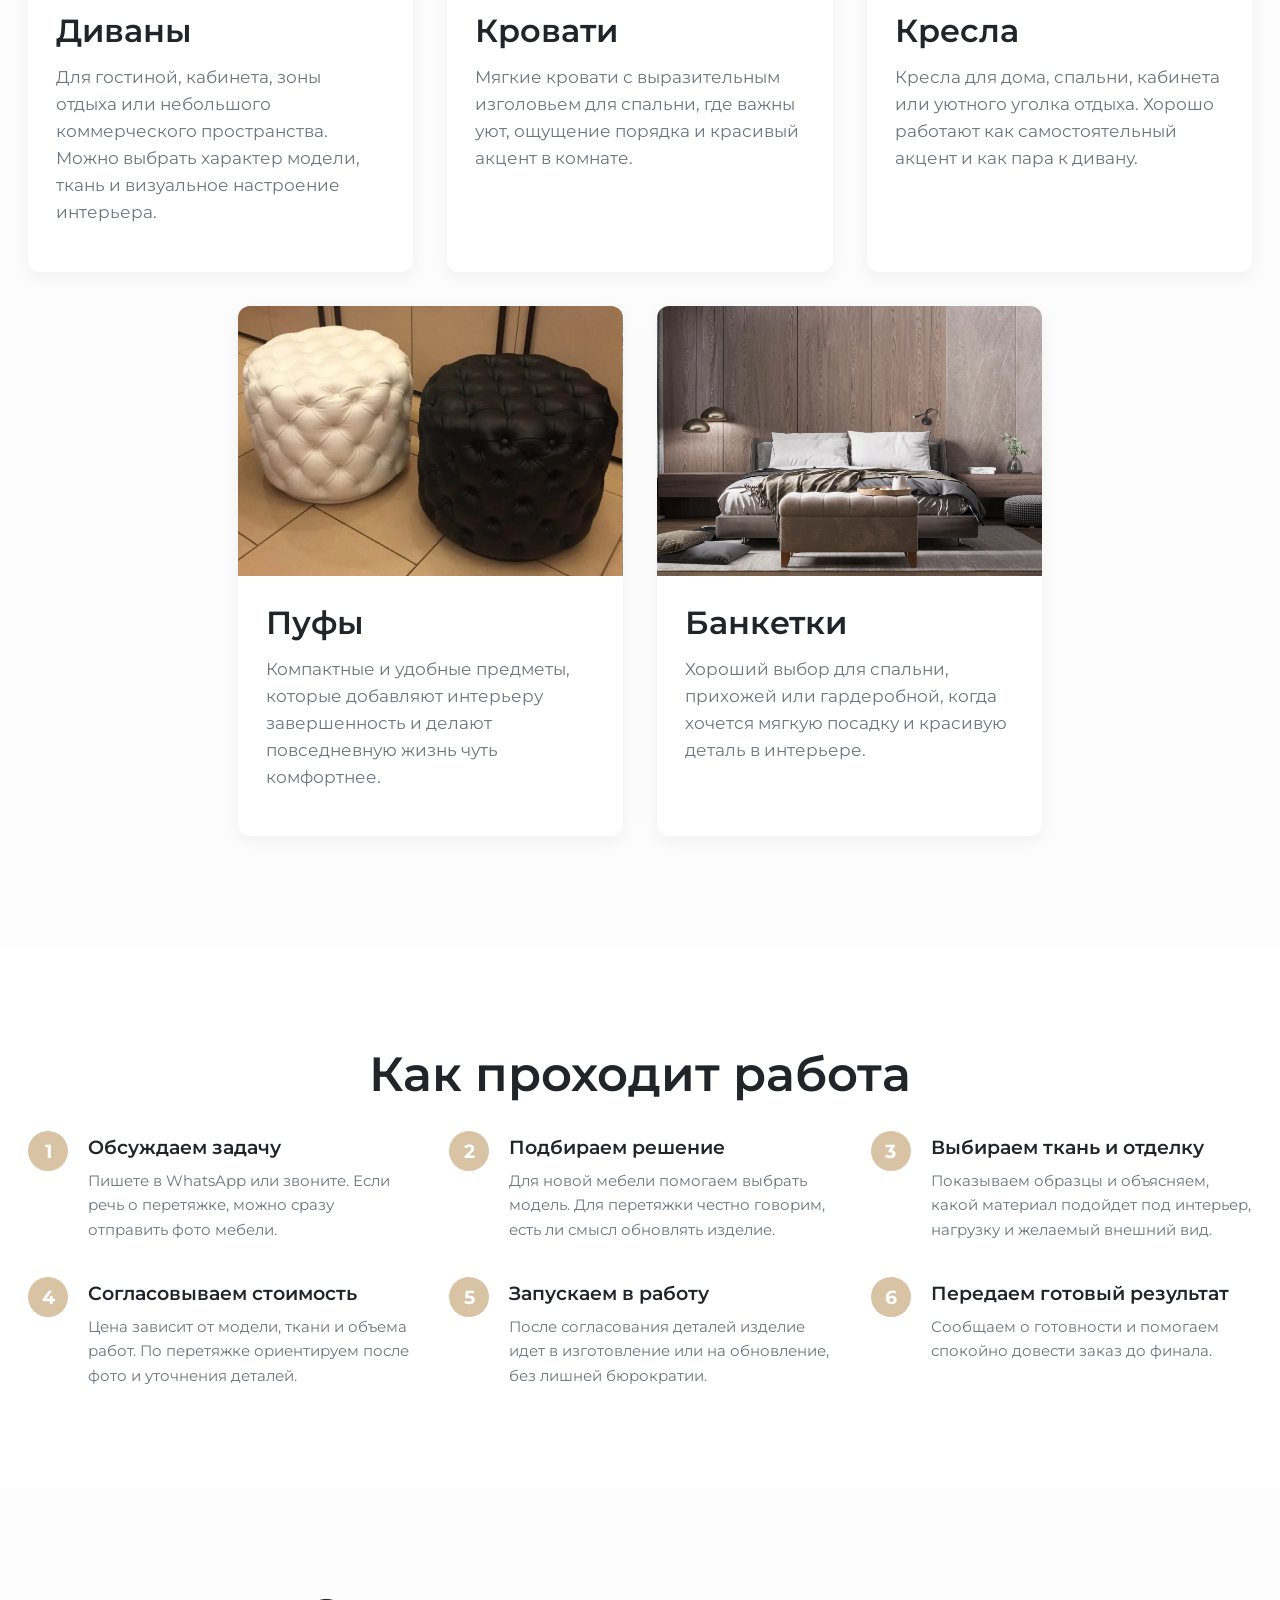
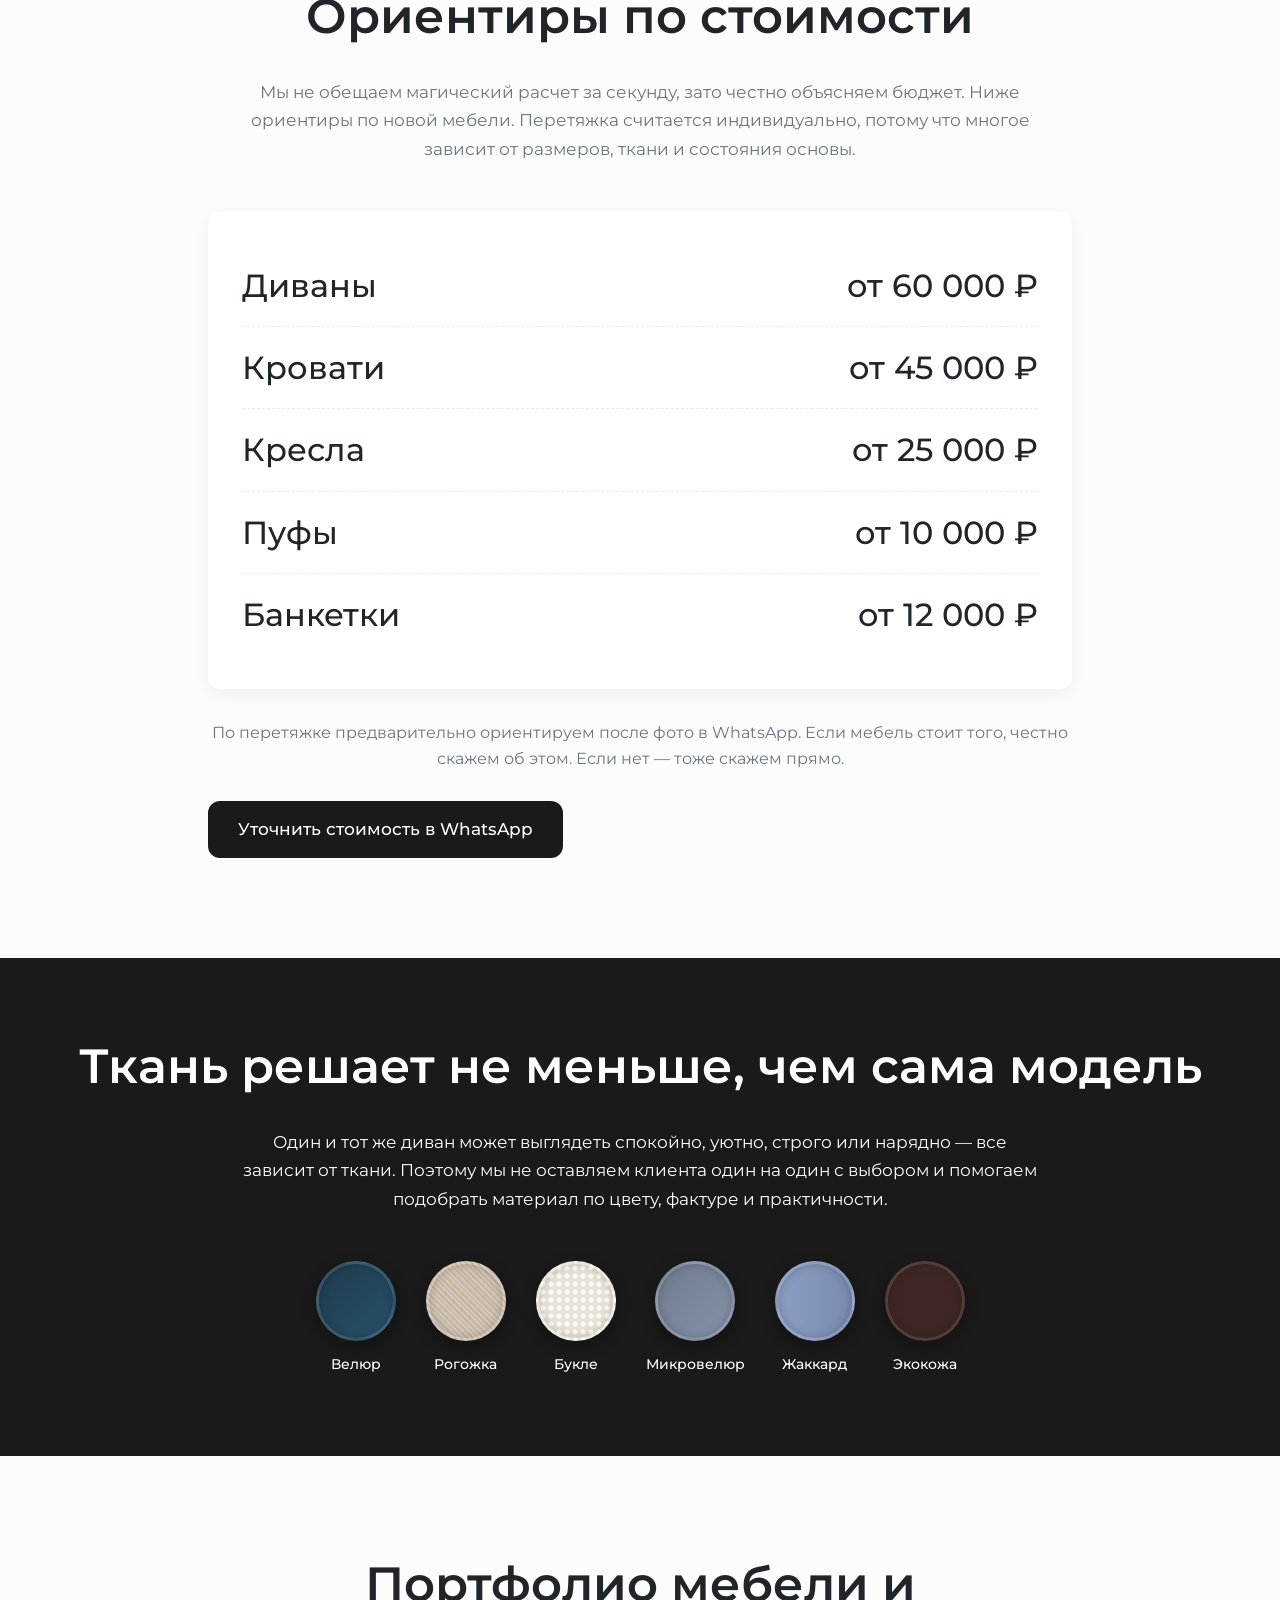
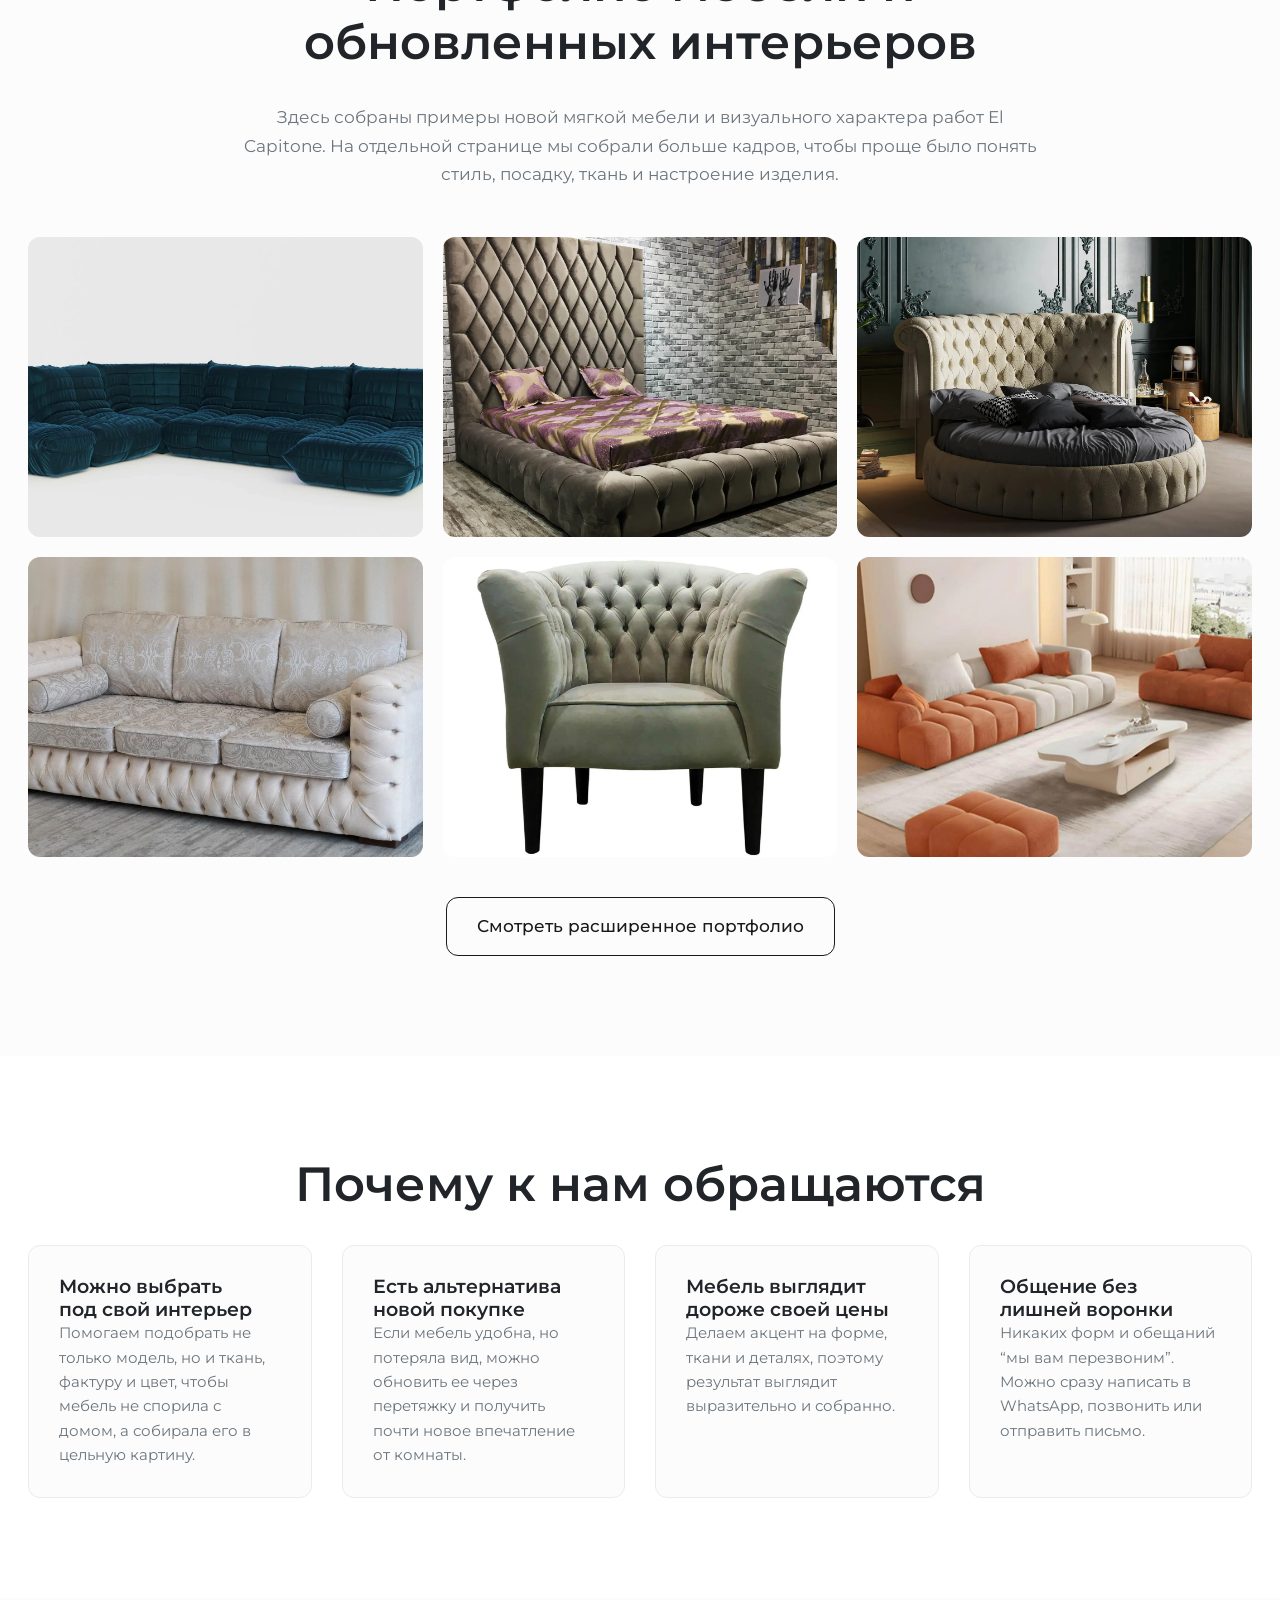
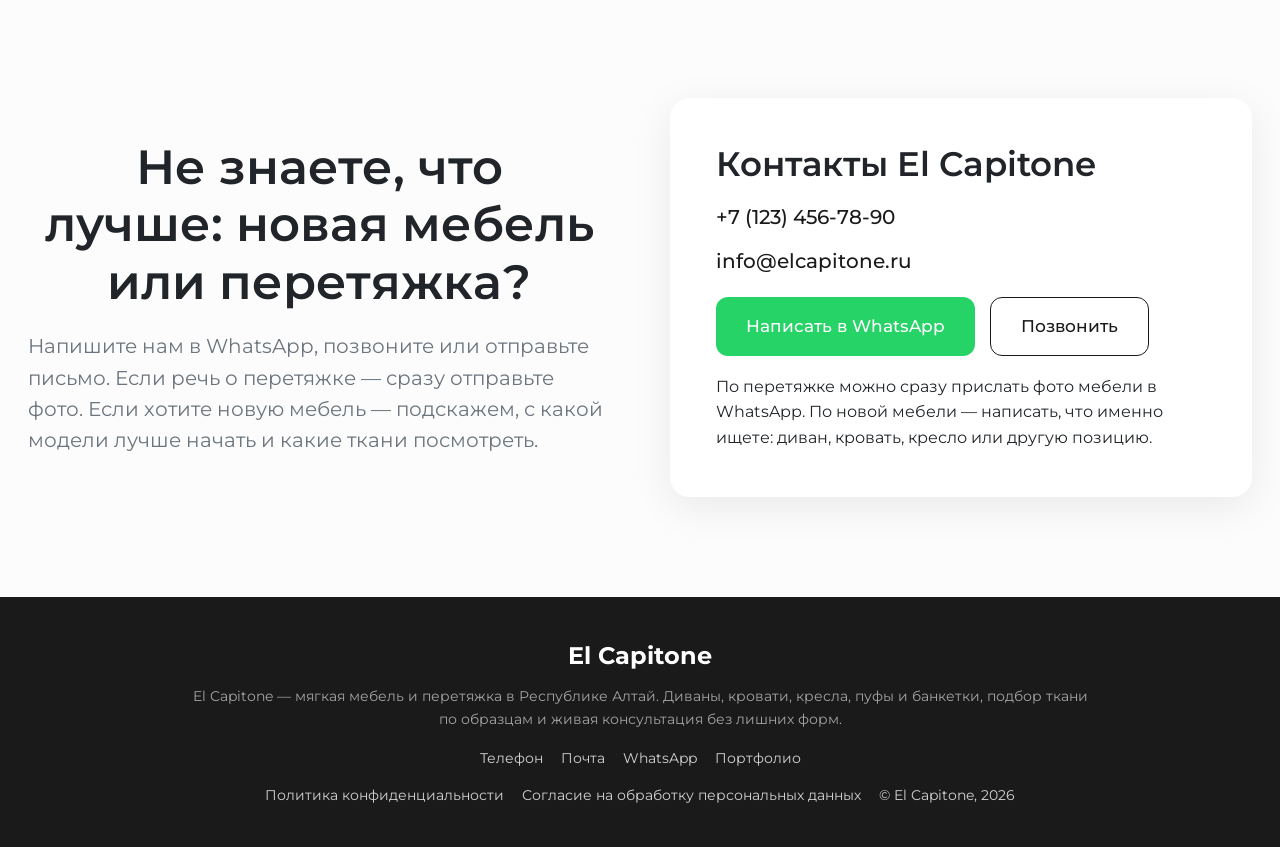
==== commit 9dc3aa45: "Turn v3 service cards into two clear scenarios" ====
--- a/index_v3.html
+++ b/index_v3.html
@@ -92,8 +92,10 @@
                         <img src="images/cat-sofa.webp" alt="Новая мягкая мебель El Capitone" loading="lazy">
                     </div>
                     <div class="catalog-card__content">
-                        <h3>Новая мебель на заказ</h3>
-                        <p>Изготавливаем диваны, кровати, кресла, пуфы и банкетки. Помогаем выбрать модель и ткань так, чтобы мебель выглядела уместно именно в вашем интерьере.</p>
+                        <p style="font-size: 0.9rem; font-weight: 600; letter-spacing: 0.04em; text-transform: uppercase; color: #b08a57; margin-bottom: 12px;">Новая мебель</p>
+                        <h3>Заказать новую мебель</h3>
+                        <p>Подберем диван, кровать, кресло, пуф или банкетку под ваш интерьер и ткань, которая подойдет именно вам.</p>
+                        <a href="https://wa.me/1234567890?text=%D0%97%D0%B4%D1%80%D0%B0%D0%B2%D1%81%D1%82%D0%B2%D1%83%D0%B9%D1%82%D0%B5%21%20%D0%A5%D0%BE%D1%87%D1%83%20%D0%BF%D0%BE%D0%B4%D0%BE%D0%B1%D1%80%D0%B0%D1%82%D1%8C%20%D0%BC%D1%8F%D0%B3%D0%BA%D1%83%D1%8E%20%D0%BC%D0%B5%D0%B1%D0%B5%D0%BB%D1%8C." class="btn btn-outline" style="margin-top: 18px;">Подобрать мебель</a>
                     </div>
                 </div>
                 <div class="catalog-card">
@@ -101,8 +103,10 @@
                         <img src="images/cat-armchair.webp" alt="Перетяжка и обновление мягкой мебели" loading="lazy">
                     </div>
                     <div class="catalog-card__content">
-                        <h3>Перетяжка мебели</h3>
-                        <p>Если мебель удобна по форме, но устала внешне, обновим обивку, при необходимости заменим наполнитель и приведем каркас в порядок, чтобы вещь снова выглядела достойно.</p>
+                        <p style="font-size: 0.9rem; font-weight: 600; letter-spacing: 0.04em; text-transform: uppercase; color: #b08a57; margin-bottom: 12px;">Перетяжка</p>
+                        <h3>Обновить свою мебель</h3>
+                        <p>Если мебель удобна по форме, обновим обивку, наполнитель и внешний вид, чтобы она снова смотрелась достойно в интерьере.</p>
+                        <a href="https://wa.me/1234567890?text=%D0%97%D0%B4%D1%80%D0%B0%D0%B2%D1%81%D1%82%D0%B2%D1%83%D0%B9%D1%82%D0%B5%21%20%D0%A5%D0%BE%D1%87%D1%83%20%D1%83%D0%B7%D0%BD%D0%B0%D1%82%D1%8C%20%D0%BF%D0%BE%20%D0%BF%D0%B5%D1%80%D0%B5%D1%82%D1%8F%D0%B6%D0%BA%D0%B5%20%D0%BC%D0%B5%D0%B1%D0%B5%D0%BB%D0%B8.%20%D0%9E%D1%82%D0%BF%D1%80%D0%B0%D0%B2%D0%BB%D1%8F%D1%8E%20%D1%84%D0%BE%D1%82%D0%BE." class="btn btn-outline" style="margin-top: 18px;">Отправить фото</a>
                     </div>
                 </div>
             </div>
